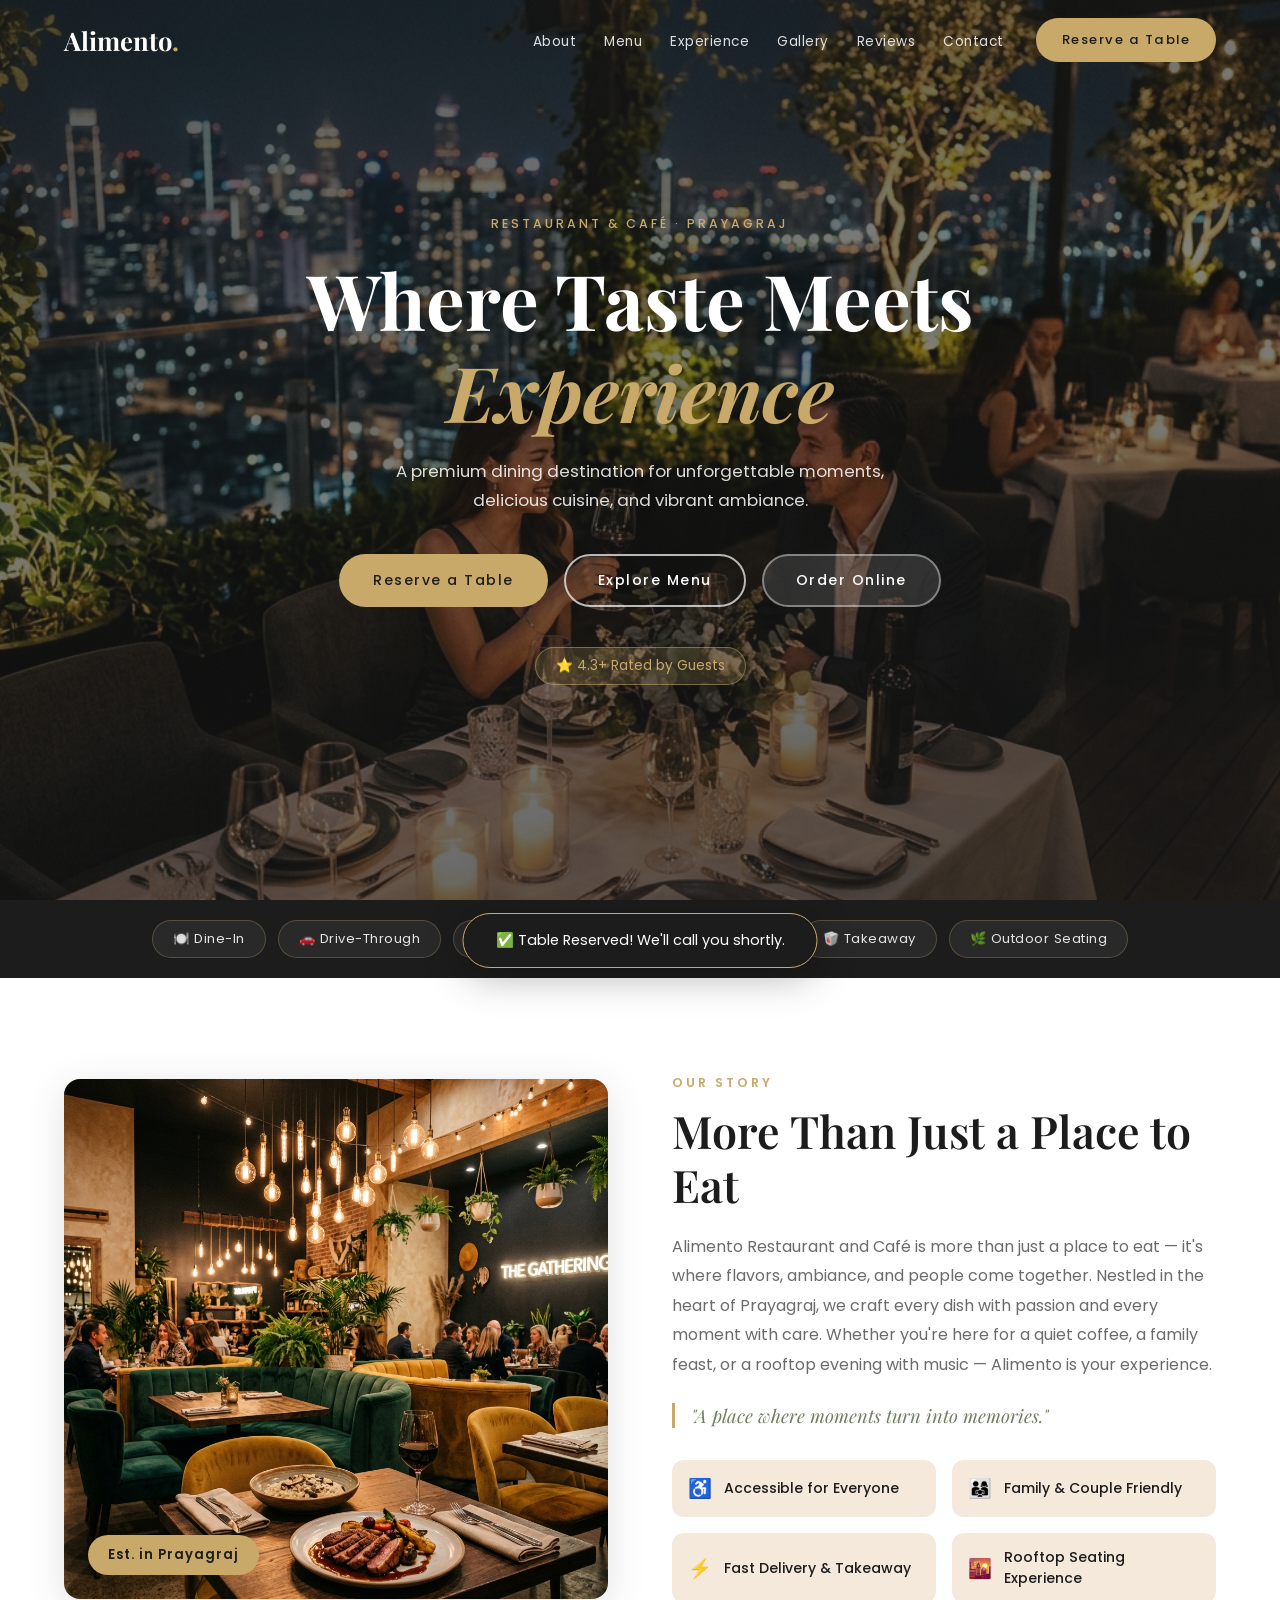
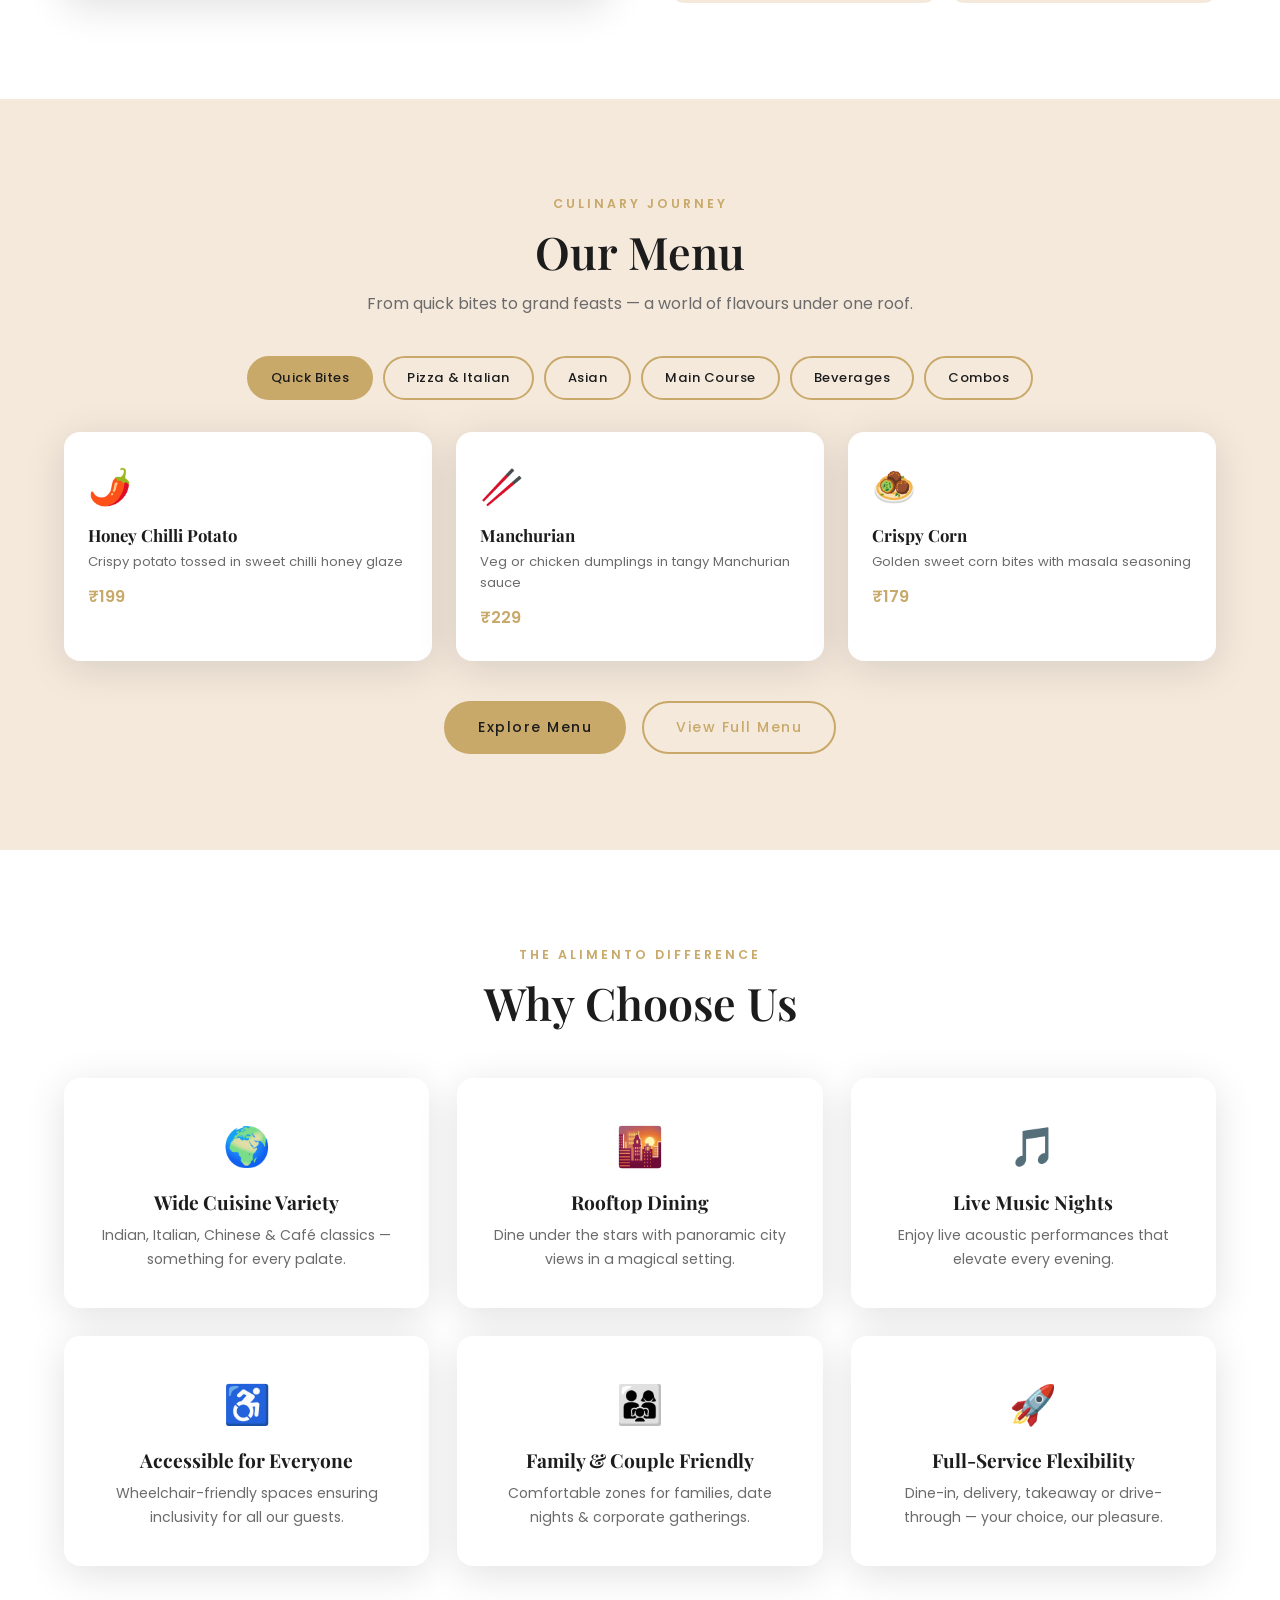
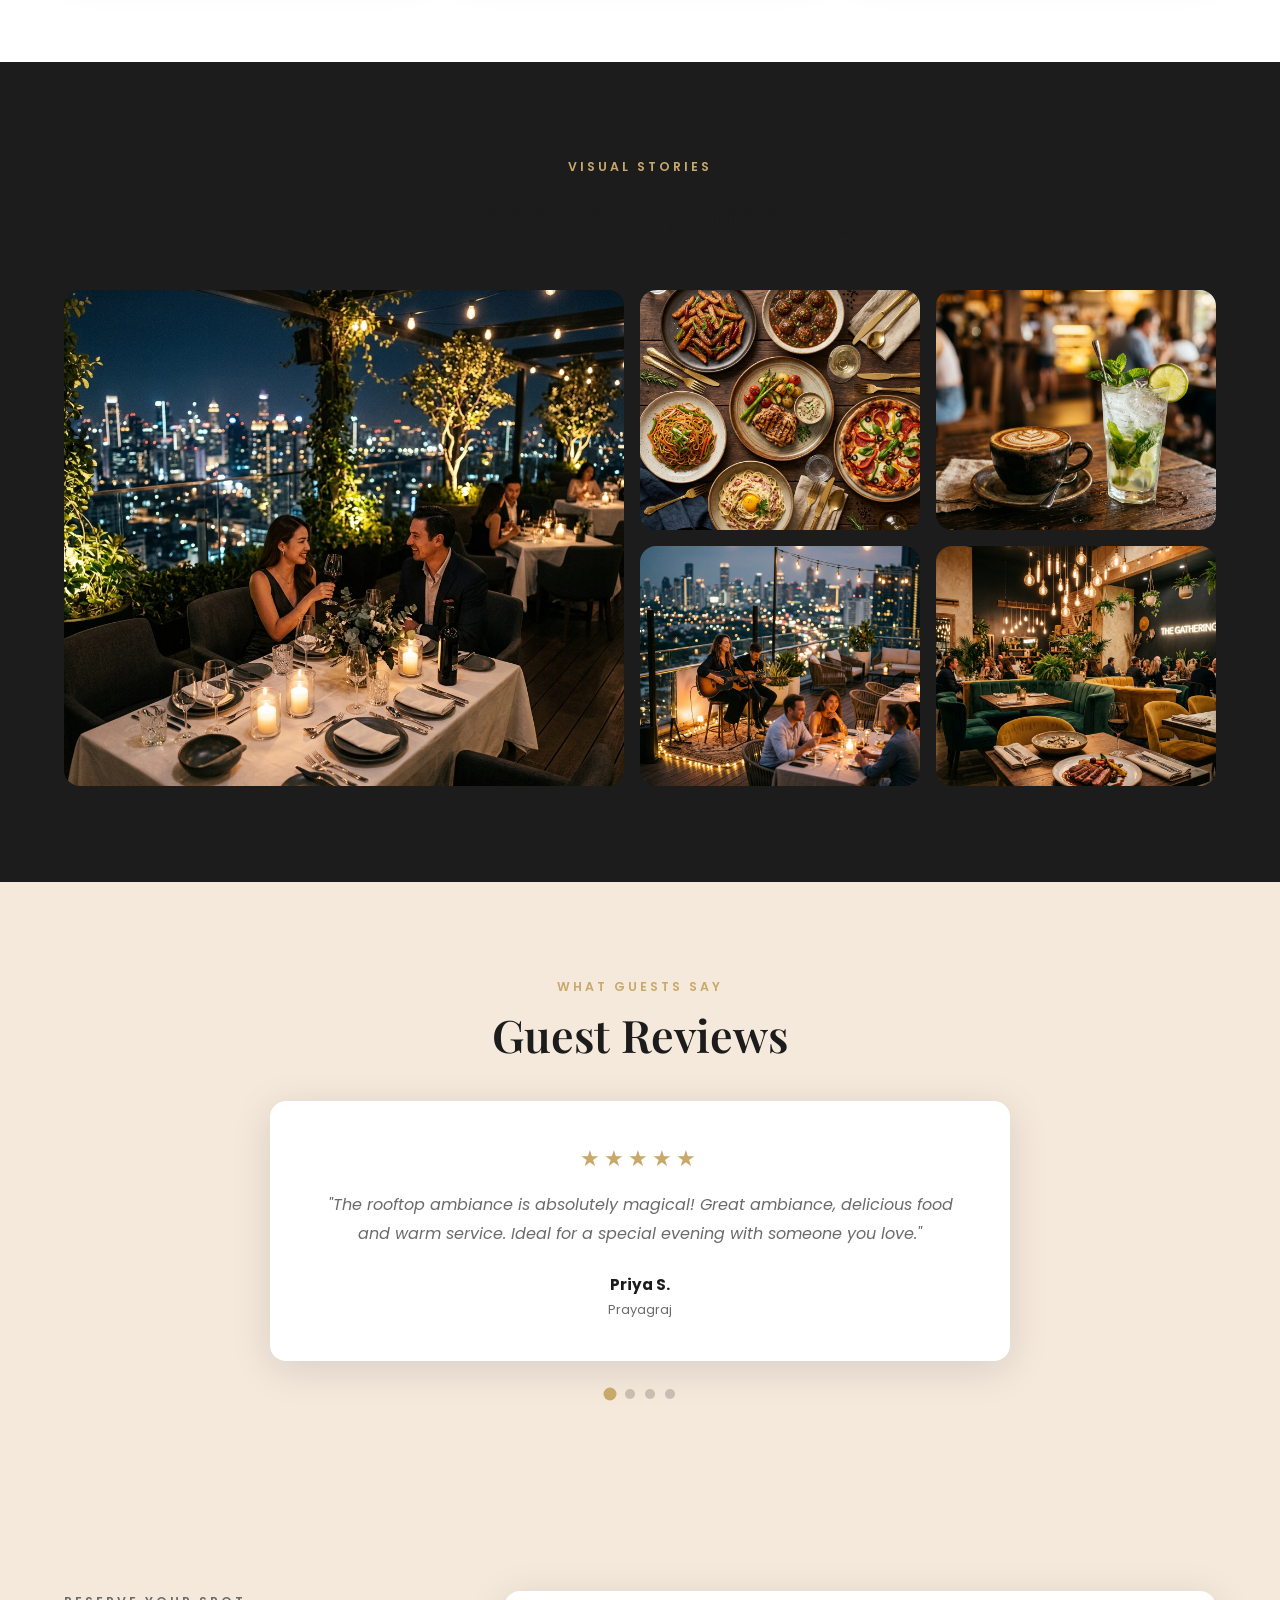
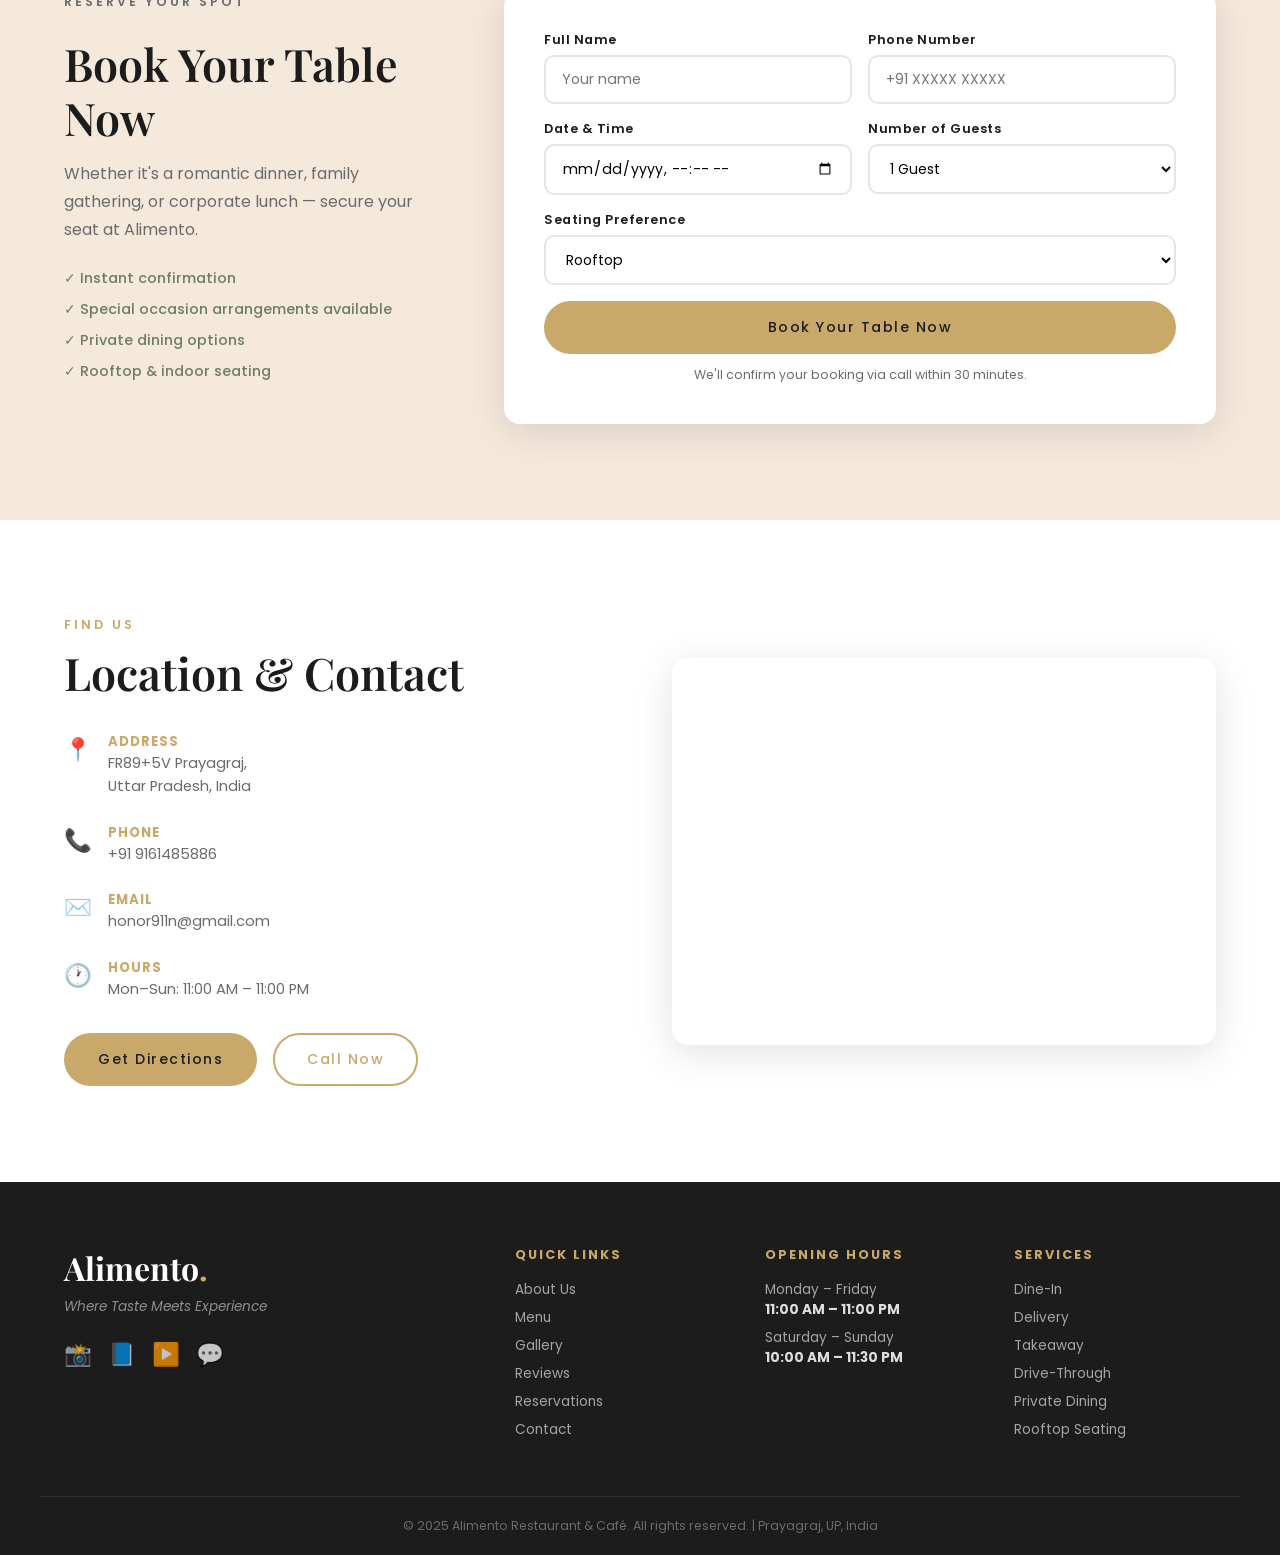
==== index.html @ 507da5bb "Initial commit: Alimento Restaurant & Cafe website" ====
<!DOCTYPE html>
<html lang="en">
<head>
<meta charset="UTF-8"/>
<meta name="viewport" content="width=device-width,initial-scale=1.0"/>
<title>Alimento Restaurant & Café | Where Taste Meets Experience</title>
<meta name="description" content="A premium dining destination in Prayagraj for unforgettable moments, delicious cuisine, and vibrant ambiance. Dine-in, delivery, rooftop seating & live music."/>
<link rel="preconnect" href="https://fonts.googleapis.com"/>
<link rel="preconnect" href="https://fonts.gstatic.com" crossorigin/>
<link href="https://fonts.googleapis.com/css2?family=Playfair+Display:ital,wght@0,400;0,600;0,700;1,400&family=Poppins:wght@300;400;500;600&display=swap" rel="stylesheet"/>
<link rel="stylesheet" href="style.css"/>
</head>
<body>

<!-- NAV -->
<nav id="navbar">
  <div class="nav-inner">
    <a href="#hero" class="logo">Alimento<span>.</span></a>
    <ul class="nav-links">
      <li><a href="#about">About</a></li>
      <li><a href="#menu">Menu</a></li>
      <li><a href="#why-us">Experience</a></li>
      <li><a href="#gallery">Gallery</a></li>
      <li><a href="#reviews">Reviews</a></li>
      <li><a href="#contact">Contact</a></li>
    </ul>
    <a href="#reserve" class="btn-nav">Reserve a Table</a>
    <button class="hamburger" id="hamburger" aria-label="Toggle menu">&#9776;</button>
  </div>
  <div class="mobile-menu" id="mobileMenu">
    <a href="#about">About</a>
    <a href="#menu">Menu</a>
    <a href="#why-us">Experience</a>
    <a href="#gallery">Gallery</a>
    <a href="#reviews">Reviews</a>
    <a href="#contact">Contact</a>
    <a href="#reserve" class="btn-gold">Reserve a Table</a>
  </div>
</nav>

<!-- HERO -->
<section id="hero">
  <div class="hero-overlay"></div>
  <img src="hero.png" alt="Alimento rooftop dining" class="hero-bg"/>
  <div class="hero-content">
    <p class="hero-eyebrow">Restaurant &amp; Café · Prayagraj</p>
    <h1>Where Taste Meets<br/><em>Experience</em></h1>
    <p class="hero-sub">A premium dining destination for unforgettable moments,<br/>delicious cuisine, and vibrant ambiance.</p>
    <div class="hero-ctas">
      <a href="#reserve" class="btn-primary" id="heroReserve">Reserve a Table</a>
      <a href="#menu" class="btn-secondary" id="heroMenu">Explore Menu</a>
      <a href="tel:+919161485886" class="btn-ghost" id="heroOrder">Order Online</a>
    </div>
    <div class="rating-badge">⭐ 4.3+ Rated by Guests</div>
  </div>
</section>

<!-- SERVICES BAR -->
<div class="services-bar" id="services">
  <div class="services-inner">
    <div class="service-badge">🍽️ Dine-In</div>
    <div class="service-badge">🚗 Drive-Through</div>
    <div class="service-badge">🛵 Delivery</div>
    <div class="service-badge">📦 No-Contact Delivery</div>
    <div class="service-badge">🥡 Takeaway</div>
    <div class="service-badge">🌿 Outdoor Seating</div>
  </div>
</div>

<!-- ABOUT -->
<section id="about">
  <div class="container two-col">
    <div class="about-img-wrap">
      <img src="about.png" alt="Alimento interior" class="about-img"/>
      <div class="about-pill">Est. in Prayagraj</div>
    </div>
    <div class="about-text">
      <p class="section-label">Our Story</p>
      <h2>More Than Just a Place to Eat</h2>
      <p class="story">Alimento Restaurant and Café is more than just a place to eat — it's where flavors, ambiance, and people come together. Nestled in the heart of Prayagraj, we craft every dish with passion and every moment with care. Whether you're here for a quiet coffee, a family feast, or a rooftop evening with music — Alimento is your experience.</p>
      <p class="tagline-pull">"A place where moments turn into memories."</p>
      <div class="about-highlights">
        <div class="hl-item"><span class="hl-icon">♿</span><span>Accessible for Everyone</span></div>
        <div class="hl-item"><span class="hl-icon">👨‍👩‍👧</span><span>Family &amp; Couple Friendly</span></div>
        <div class="hl-item"><span class="hl-icon">⚡</span><span>Fast Delivery &amp; Takeaway</span></div>
        <div class="hl-item"><span class="hl-icon">🌇</span><span>Rooftop Seating Experience</span></div>
      </div>
    </div>
  </div>
</section>

<!-- MENU -->
<section id="menu" class="bg-beige">
  <div class="container">
    <p class="section-label centered">Culinary Journey</p>
    <h2 class="centered">Our Menu</h2>
    <p class="section-sub centered">From quick bites to grand feasts — a world of flavours under one roof.</p>
    <div class="menu-tabs">
      <button class="tab active" data-cat="bites">Quick Bites</button>
      <button class="tab" data-cat="pizza">Pizza &amp; Italian</button>
      <button class="tab" data-cat="asian">Asian</button>
      <button class="tab" data-cat="main">Main Course</button>
      <button class="tab" data-cat="drinks">Beverages</button>
      <button class="tab" data-cat="combos">Combos</button>
    </div>
    <div class="menu-grid" id="menuGrid">
      <!-- injected by JS -->
    </div>
    <div class="menu-ctas centered">
      <a href="#reserve" class="btn-primary">Explore Menu</a>
      <a href="#reserve" class="btn-outline">View Full Menu</a>
    </div>
  </div>
</section>

<!-- WHY CHOOSE US -->
<section id="why-us">
  <div class="container">
    <p class="section-label centered">The Alimento Difference</p>
    <h2 class="centered">Why Choose Us</h2>
    <div class="why-grid">
      <div class="why-card"><div class="why-icon">🌍</div><h3>Wide Cuisine Variety</h3><p>Indian, Italian, Chinese &amp; Café classics — something for every palate.</p></div>
      <div class="why-card"><div class="why-icon">🌇</div><h3>Rooftop Dining</h3><p>Dine under the stars with panoramic city views in a magical setting.</p></div>
      <div class="why-card"><div class="why-icon">🎵</div><h3>Live Music Nights</h3><p>Enjoy live acoustic performances that elevate every evening.</p></div>
      <div class="why-card"><div class="why-icon">♿</div><h3>Accessible for Everyone</h3><p>Wheelchair-friendly spaces ensuring inclusivity for all our guests.</p></div>
      <div class="why-card"><div class="why-icon">👨‍👩‍👧</div><h3>Family &amp; Couple Friendly</h3><p>Comfortable zones for families, date nights &amp; corporate gatherings.</p></div>
      <div class="why-card"><div class="why-icon">🚀</div><h3>Full-Service Flexibility</h3><p>Dine-in, delivery, takeaway or drive-through — your choice, our pleasure.</p></div>
    </div>
  </div>
</section>

<!-- GALLERY -->
<section id="gallery" class="bg-dark">
  <div class="container">
    <p class="section-label centered light">Visual Stories</p>
    <h2 class="centered light">Experience Alimento</h2>
    <div class="gallery-grid">
      <div class="g-item g-large"><img src="hero.png" alt="Rooftop ambiance"/><div class="g-overlay">Rooftop Night Vibe</div></div>
      <div class="g-item"><img src="food.png" alt="Premium food platter"/><div class="g-overlay">Premium Platters</div></div>
      <div class="g-item"><img src="coffee.png" alt="Artisan coffee"/><div class="g-overlay">Artisan Beverages</div></div>
      <div class="g-item"><img src="music.png" alt="Live music"/><div class="g-overlay">Live Music Evenings</div></div>
      <div class="g-item"><img src="about.png" alt="Cozy interior"/><div class="g-overlay">Cozy Interior</div></div>
    </div>
  </div>
</section>

<!-- REVIEWS -->
<section id="reviews">
  <div class="container">
    <p class="section-label centered">What Guests Say</p>
    <h2 class="centered">Guest Reviews</h2>
    <div class="carousel-track" id="reviewTrack">
      <div class="review-card active">
        <div class="stars">★★★★★</div>
        <p>"The rooftop ambiance is absolutely magical! Great ambiance, delicious food and warm service. Ideal for a special evening with someone you love."</p>
        <div class="reviewer"><strong>Priya S.</strong><span>Prayagraj</span></div>
      </div>
      <div class="review-card">
        <div class="stars">★★★★★</div>
        <p>"Brought my whole family here and everyone loved it. The menu variety is incredible — Indian, Italian, Chinese all under one roof. Kids loved the pasta!"</p>
        <div class="reviewer"><strong>Rahul M.</strong><span>Lucknow</span></div>
      </div>
      <div class="review-card">
        <div class="stars">★★★★☆</div>
        <p>"Perfect hangout spot! Live music nights are a vibe. The honey chilli potato and cappuccino are an unbeatable combo. Coming back for sure."</p>
        <div class="reviewer"><strong>Ananya K.</strong><span>Prayagraj</span></div>
      </div>
      <div class="review-card">
        <div class="stars">★★★★★</div>
        <p>"Hosted our team lunch here. Private dining area, great food, excellent service. The grilled chicken steak was restaurant-quality. Highly recommended!"</p>
        <div class="reviewer"><strong>Sanjay T.</strong><span>Corporate Client</span></div>
      </div>
    </div>
    <div class="carousel-dots" id="carouselDots"></div>
  </div>
</section>

<!-- RESERVATION -->
<section id="reserve" class="bg-beige">
  <div class="container two-col reserve-wrap">
    <div class="reserve-text">
      <p class="section-label">Reserve Your Spot</p>
      <h2>Book Your Table Now</h2>
      <p>Whether it's a romantic dinner, family gathering, or corporate lunch — secure your seat at Alimento.</p>
      <ul class="reserve-perks">
        <li>✓ Instant confirmation</li>
        <li>✓ Special occasion arrangements available</li>
        <li>✓ Private dining options</li>
        <li>✓ Rooftop &amp; indoor seating</li>
      </ul>
    </div>
    <form class="reserve-form" id="reserveForm">
      <div class="form-row">
        <div class="form-group">
          <label for="fname">Full Name</label>
          <input type="text" id="fname" name="name" placeholder="Your name" required/>
        </div>
        <div class="form-group">
          <label for="fphone">Phone Number</label>
          <input type="tel" id="fphone" name="phone" placeholder="+91 XXXXX XXXXX" required/>
        </div>
      </div>
      <div class="form-row">
        <div class="form-group">
          <label for="fdate">Date &amp; Time</label>
          <input type="datetime-local" id="fdate" name="datetime" required/>
        </div>
        <div class="form-group">
          <label for="fguests">Number of Guests</label>
          <select id="fguests" name="guests">
            <option>1 Guest</option>
            <option>2 Guests</option>
            <option>3-4 Guests</option>
            <option>5-8 Guests</option>
            <option>9+ Guests</option>
          </select>
        </div>
      </div>
      <div class="form-group">
        <label for="fseating">Seating Preference</label>
        <select id="fseating" name="seating">
          <option>Rooftop</option>
          <option>Indoor</option>
          <option>Private Dining</option>
          <option>Outdoor</option>
        </select>
      </div>
      <button type="submit" class="btn-primary full" id="submitReserve">Book Your Table Now</button>
      <p class="form-note">We'll confirm your booking via call within 30 minutes.</p>
    </form>
  </div>
</section>

<!-- CONTACT & MAP -->
<section id="contact">
  <div class="container two-col">
    <div class="contact-info">
      <p class="section-label">Find Us</p>
      <h2>Location &amp; Contact</h2>
      <div class="contact-items">
        <div class="c-item">
          <span class="c-icon">📍</span>
          <div><strong>Address</strong><p>FR89+5V Prayagraj,<br/>Uttar Pradesh, India</p></div>
        </div>
        <div class="c-item">
          <span class="c-icon">📞</span>
          <div><strong>Phone</strong><p><a href="tel:+919161485886">+91 9161485886</a></p></div>
        </div>
        <div class="c-item">
          <span class="c-icon">✉️</span>
          <div><strong>Email</strong><p><a href="mailto:honor911n@gmail.com">honor911n@gmail.com</a></p></div>
        </div>
        <div class="c-item">
          <span class="c-icon">🕐</span>
          <div><strong>Hours</strong><p>Mon–Sun: 11:00 AM – 11:00 PM</p></div>
        </div>
      </div>
      <div class="contact-ctas">
        <a href="https://maps.google.com/?q=FR89+5V+Prayagraj+Uttar+Pradesh+India" target="_blank" rel="noopener" class="btn-primary" id="getDirections">Get Directions</a>
        <a href="tel:+919161485886" class="btn-outline" id="callNow">Call Now</a>
      </div>
    </div>
    <div class="map-wrap">
      <iframe title="Alimento Location Map" src="https://maps.google.com/maps?q=Prayagraj,Uttar+Pradesh,India&output=embed" width="100%" height="380" style="border:0;border-radius:16px;" allowfullscreen loading="lazy" referrerpolicy="no-referrer-when-downgrade"></iframe>
    </div>
  </div>
</section>

<!-- FOOTER -->
<footer id="footer">
  <div class="footer-inner">
    <div class="footer-brand">
      <p class="footer-logo">Alimento<span>.</span></p>
      <p class="footer-tagline">Where Taste Meets Experience</p>
      <div class="social-icons">
        <a href="#" aria-label="Instagram" id="igLink">📸</a>
        <a href="#" aria-label="Facebook" id="fbLink">📘</a>
        <a href="#" aria-label="YouTube" id="ytLink">▶️</a>
        <a href="https://wa.me/919161485886" aria-label="WhatsApp" id="waLink">💬</a>
      </div>
    </div>
    <div class="footer-col">
      <h4>Quick Links</h4>
      <a href="#about">About Us</a>
      <a href="#menu">Menu</a>
      <a href="#gallery">Gallery</a>
      <a href="#reviews">Reviews</a>
      <a href="#reserve">Reservations</a>
      <a href="#contact">Contact</a>
    </div>
    <div class="footer-col">
      <h4>Opening Hours</h4>
      <p>Monday – Friday<br/><strong>11:00 AM – 11:00 PM</strong></p>
      <p>Saturday – Sunday<br/><strong>10:00 AM – 11:30 PM</strong></p>
    </div>
    <div class="footer-col">
      <h4>Services</h4>
      <p>Dine-In</p><p>Delivery</p><p>Takeaway</p><p>Drive-Through</p><p>Private Dining</p><p>Rooftop Seating</p>
    </div>
  </div>
  <div class="footer-bottom">
    <p>© 2025 Alimento Restaurant &amp; Café. All rights reserved. | Prayagraj, UP, India</p>
  </div>
</footer>

<!-- Booking success toast -->
<div class="toast" id="toast">✅ Table Reserved! We'll call you shortly.</div>

<script src="script.js"></script>
</body>
</html>
---- style.css ----
/* ==========================================
   ALIMENTO RESTAURANT & CAFÉ — style.css
   ========================================== */

:root {
  --charcoal: #1C1C1C;
  --beige: #F5E9DC;
  --gold: #C8A96A;
  --olive: #6F7D60;
  --white: #FFFFFF;
  --gold-dark: #a8893c;
  --text-muted: #6b6b6b;
  --shadow: 0 8px 40px rgba(0,0,0,0.12);
  --shadow-hover: 0 16px 60px rgba(0,0,0,0.2);
  --radius: 16px;
  --transition: 0.3s cubic-bezier(0.4, 0, 0.2, 1);
}

*, *::before, *::after { box-sizing: border-box; margin: 0; padding: 0; }

html { scroll-behavior: smooth; }

body {
  font-family: 'Poppins', sans-serif;
  color: var(--charcoal);
  background: var(--white);
  overflow-x: hidden;
}

h1, h2, h3 { font-family: 'Playfair Display', serif; line-height: 1.2; }
h1 { font-size: clamp(2.4rem, 6vw, 5rem); font-weight: 700; }
h2 { font-size: clamp(1.8rem, 3.5vw, 2.8rem); font-weight: 600; }
h3 { font-size: 1.2rem; }

a { text-decoration: none; color: inherit; }
img { max-width: 100%; display: block; }

.container { max-width: 1200px; margin: 0 auto; padding: 0 24px; }
.two-col { display: grid; grid-template-columns: 1fr 1fr; gap: 64px; align-items: center; }
.centered { text-align: center; }
section { padding: 96px 0; }

/* LABELS */
.section-label {
  font-family: 'Poppins', sans-serif;
  font-size: 0.78rem;
  font-weight: 600;
  letter-spacing: 3px;
  text-transform: uppercase;
  color: var(--gold);
  margin-bottom: 12px;
  display: block;
}
.section-label.light { color: var(--gold); }
.section-sub { color: var(--text-muted); margin-top: 12px; font-size: 1rem; }

/* BUTTONS */
.btn-primary, .btn-secondary, .btn-ghost, .btn-outline, .btn-nav, .btn-gold {
  display: inline-block;
  padding: 14px 32px;
  border-radius: 50px;
  font-family: 'Poppins', sans-serif;
  font-weight: 500;
  font-size: 0.88rem;
  letter-spacing: 1.5px;
  transition: var(--transition);
  cursor: pointer;
  border: 2px solid transparent;
}
.btn-primary {
  background: var(--gold);
  color: var(--charcoal);
}
.btn-primary:hover { background: var(--gold-dark); transform: translateY(-2px); box-shadow: 0 8px 30px rgba(200,169,106,0.4); }
.btn-secondary {
  background: transparent;
  color: var(--white);
  border-color: rgba(255,255,255,0.7);
  backdrop-filter: blur(6px);
}
.btn-secondary:hover { background: rgba(255,255,255,0.15); transform: translateY(-2px); }
.btn-ghost {
  background: rgba(255,255,255,0.12);
  color: var(--white);
  border-color: rgba(255,255,255,0.4);
  backdrop-filter: blur(6px);
}
.btn-ghost:hover { background: rgba(255,255,255,0.25); transform: translateY(-2px); }
.btn-outline {
  background: transparent;
  color: var(--gold);
  border-color: var(--gold);
}
.btn-outline:hover { background: var(--gold); color: var(--charcoal); transform: translateY(-2px); }
.btn-nav {
  background: var(--gold);
  color: var(--charcoal);
  padding: 10px 24px;
  font-size: 0.82rem;
}
.btn-nav:hover { background: var(--gold-dark); }
.full { width: 100%; text-align: center; }

/* BACKGROUNDS */
.bg-beige { background: var(--beige); }
.bg-dark { background: var(--charcoal); }

/* ==================== NAVBAR ==================== */
#navbar {
  position: fixed; top: 0; left: 0; right: 0; z-index: 999;
  background: transparent;
  transition: background 0.4s, box-shadow 0.4s;
}
#navbar.scrolled {
  background: rgba(28,28,28,0.97);
  box-shadow: 0 4px 30px rgba(0,0,0,0.3);
  backdrop-filter: blur(12px);
}
.nav-inner {
  max-width: 1200px; margin: 0 auto; padding: 18px 24px;
  display: flex; align-items: center; gap: 32px;
}
.logo {
  font-family: 'Playfair Display', serif;
  font-size: 1.6rem; font-weight: 700;
  color: var(--white); flex-shrink: 0;
}
.logo span { color: var(--gold); }
.nav-links {
  display: flex; gap: 28px; list-style: none; margin-left: auto;
}
.nav-links a {
  color: rgba(255,255,255,0.85); font-size: 0.85rem;
  font-weight: 400; transition: color 0.2s; letter-spacing: 0.5px;
}
.nav-links a:hover { color: var(--gold); }
.hamburger { display: none; background: none; border: none; font-size: 1.5rem; color: var(--white); cursor: pointer; margin-left: auto; }

.mobile-menu {
  display: none; flex-direction: column;
  background: rgba(28,28,28,0.98); padding: 20px 24px;
  gap: 16px;
}
.mobile-menu a { color: var(--white); font-size: 1rem; padding: 8px 0; border-bottom: 1px solid rgba(255,255,255,0.08); }
.mobile-menu.open { display: flex; }

/* ==================== HERO ==================== */
#hero {
  position: relative; height: 100vh; min-height: 640px;
  display: flex; align-items: center; justify-content: center;
  overflow: hidden;
}
.hero-bg {
  position: absolute; inset: 0;
  width: 100%; height: 100%;
  object-fit: cover; object-position: center;
  transform: scale(1.05);
  transition: transform 8s ease;
}
#hero:hover .hero-bg { transform: scale(1); }
.hero-overlay {
  position: absolute; inset: 0;
  background: linear-gradient(160deg, rgba(28,28,28,0.75) 0%, rgba(28,28,28,0.55) 50%, rgba(28,28,28,0.75) 100%);
  z-index: 1;
}
.hero-content {
  position: relative; z-index: 2;
  text-align: center; color: var(--white);
  padding: 0 20px; max-width: 820px;
  animation: heroFade 1.2s ease both;
}
@keyframes heroFade { from { opacity:0; transform: translateY(30px); } to { opacity:1; transform: translateY(0); } }

.hero-eyebrow {
  font-size: 0.78rem; letter-spacing: 3px; text-transform: uppercase;
  color: var(--gold); margin-bottom: 20px; font-weight: 500;
}
.hero-content h1 { margin-bottom: 20px; text-shadow: 0 2px 30px rgba(0,0,0,0.4); }
.hero-content h1 em { color: var(--gold); font-style: italic; }
.hero-sub { font-size: 1.05rem; color: rgba(255,255,255,0.85); margin-bottom: 40px; line-height: 1.7; }
.hero-ctas { display: flex; gap: 16px; flex-wrap: wrap; justify-content: center; margin-bottom: 40px; }
.rating-badge {
  display: inline-block;
  background: rgba(200,169,106,0.18);
  border: 1px solid rgba(200,169,106,0.5);
  color: var(--gold); font-size: 0.85rem;
  padding: 8px 20px; border-radius: 50px;
  backdrop-filter: blur(6px);
  animation: pulse 3s infinite;
}
@keyframes pulse { 0%,100%{box-shadow:0 0 0 0 rgba(200,169,106,0.4)} 50%{box-shadow:0 0 0 10px rgba(200,169,106,0)} }

/* ==================== SERVICES BAR ==================== */
.services-bar {
  background: var(--charcoal);
  padding: 20px 24px;
  overflow: hidden;
}
.services-inner {
  max-width: 1200px; margin: 0 auto;
  display: flex; gap: 12px; flex-wrap: wrap; justify-content: center;
}
.service-badge {
  background: rgba(255,255,255,0.06);
  border: 1px solid rgba(200,169,106,0.3);
  color: rgba(255,255,255,0.88);
  padding: 8px 20px; border-radius: 50px;
  font-size: 0.82rem; letter-spacing: 0.5px;
  transition: var(--transition);
}
.service-badge:hover { background: var(--gold); color: var(--charcoal); border-color: var(--gold); }

/* ==================== ABOUT ==================== */
#about { background: var(--white); }
.about-img-wrap { position: relative; }
.about-img { width: 100%; height: 520px; object-fit: cover; border-radius: var(--radius); box-shadow: var(--shadow); }
.about-pill {
  position: absolute; bottom: 24px; left: 24px;
  background: var(--gold); color: var(--charcoal);
  padding: 10px 20px; border-radius: 50px;
  font-size: 0.82rem; font-weight: 600; letter-spacing: 1px;
}
.about-text h2 { margin-bottom: 20px; }
.story { color: var(--text-muted); line-height: 1.85; margin-bottom: 24px; }
.tagline-pull {
  font-family: 'Playfair Display', serif;
  font-style: italic; font-size: 1.15rem;
  color: var(--olive); border-left: 3px solid var(--gold);
  padding-left: 16px; margin-bottom: 32px;
}
.about-highlights { display: grid; grid-template-columns: 1fr 1fr; gap: 16px; }
.hl-item {
  display: flex; align-items: center; gap: 12px;
  background: var(--beige); padding: 14px 16px;
  border-radius: 12px; font-size: 0.88rem; font-weight: 500;
  transition: var(--transition);
}
.hl-item:hover { background: var(--gold); transform: translateY(-2px); }
.hl-icon { font-size: 1.2rem; }

/* ==================== MENU ==================== */
.menu-tabs {
  display: flex; gap: 10px; flex-wrap: wrap;
  justify-content: center; margin: 40px 0 32px;
}
.tab {
  padding: 10px 22px; border-radius: 50px;
  border: 2px solid var(--gold); background: transparent;
  color: var(--charcoal); font-family: 'Poppins', sans-serif;
  font-size: 0.82rem; font-weight: 500; letter-spacing: 0.5px;
  cursor: pointer; transition: var(--transition);
}
.tab:hover, .tab.active { background: var(--gold); color: var(--charcoal); }

.menu-grid {
  display: grid; grid-template-columns: repeat(3, 1fr);
  gap: 24px; margin-bottom: 40px;
}
.menu-card {
  background: var(--white); border-radius: var(--radius);
  padding: 28px 24px; box-shadow: var(--shadow);
  transition: var(--transition);
  border-bottom: 3px solid transparent;
  animation: cardIn 0.4s ease both;
}
@keyframes cardIn { from{opacity:0;transform:translateY(20px)} to{opacity:1;transform:translateY(0)} }
.menu-card:hover { transform: translateY(-6px); box-shadow: var(--shadow-hover); border-bottom-color: var(--gold); }
.menu-card-icon { font-size: 2.2rem; margin-bottom: 12px; }
.menu-card h3 { font-size: 1.05rem; margin-bottom: 6px; }
.menu-card p { font-size: 0.82rem; color: var(--text-muted); line-height: 1.6; }
.menu-price { font-weight: 600; color: var(--gold); font-size: 1rem; margin-top: 12px; }
.menu-ctas { display: flex; gap: 16px; justify-content: center; }

/* ==================== WHY US ==================== */
.why-grid {
  display: grid; grid-template-columns: repeat(3, 1fr);
  gap: 28px; margin-top: 48px;
}
.why-card {
  padding: 36px 28px; border-radius: var(--radius);
  background: var(--white); box-shadow: var(--shadow);
  text-align: center; transition: var(--transition);
  border-top: 4px solid transparent;
}
.why-card:hover { transform: translateY(-8px); box-shadow: var(--shadow-hover); border-top-color: var(--gold); }
.why-icon { font-size: 2.4rem; margin-bottom: 16px; }
.why-card h3 { margin-bottom: 10px; }
.why-card p { color: var(--text-muted); font-size: 0.88rem; line-height: 1.7; }

/* ==================== GALLERY ==================== */
#gallery { padding: 96px 0; }
.gallery-grid {
  display: grid;
  grid-template-columns: 2fr 1fr 1fr;
  grid-template-rows: 240px 240px;
  gap: 16px; margin-top: 48px;
}
.g-item { position: relative; overflow: hidden; border-radius: var(--radius); cursor: pointer; }
.g-large { grid-row: 1 / 3; }
.g-item img { width: 100%; height: 100%; object-fit: cover; transition: transform 0.6s ease; }
.g-item:hover img { transform: scale(1.08); }
.g-overlay {
  position: absolute; inset: 0;
  background: linear-gradient(to top, rgba(28,28,28,0.85) 0%, transparent 60%);
  display: flex; align-items: flex-end;
  padding: 20px; color: var(--white);
  font-family: 'Playfair Display', serif; font-size: 1rem;
  opacity: 0; transition: opacity 0.3s;
}
.g-item:hover .g-overlay { opacity: 1; }

/* ==================== REVIEWS ==================== */
#reviews { background: var(--beige); }
.carousel-track { position: relative; min-height: 220px; }
.review-card {
  background: var(--white); border-radius: var(--radius);
  padding: 40px; box-shadow: var(--shadow);
  max-width: 740px; margin: 40px auto 0;
  display: none; animation: cardIn 0.5s ease;
  text-align: center;
}
.review-card.active { display: block; }
.stars { font-size: 1.4rem; color: var(--gold); margin-bottom: 16px; letter-spacing: 4px; }
.review-card p { color: var(--text-muted); line-height: 1.8; font-size: 1rem; font-style: italic; margin-bottom: 24px; }
.reviewer strong { display: block; font-size: 0.95rem; color: var(--charcoal); }
.reviewer span { font-size: 0.8rem; color: var(--text-muted); }
.carousel-dots { display: flex; gap: 10px; justify-content: center; margin-top: 28px; }
.dot {
  width: 10px; height: 10px; border-radius: 50%;
  background: rgba(28,28,28,0.2); cursor: pointer; transition: var(--transition);
}
.dot.active { background: var(--gold); transform: scale(1.3); }

/* ==================== RESERVATION ==================== */
#reserve { padding: 96px 0; }
.reserve-wrap { gap: 64px; align-items: flex-start; }
.reserve-text h2 { margin-bottom: 16px; }
.reserve-text p { color: var(--text-muted); line-height: 1.75; margin-bottom: 24px; }
.reserve-perks { list-style: none; display: flex; flex-direction: column; gap: 10px; }
.reserve-perks li { font-size: 0.9rem; color: var(--olive); font-weight: 500; }
.reserve-form {
  background: var(--white); padding: 40px;
  border-radius: var(--radius); box-shadow: var(--shadow);
}
.form-row { display: grid; grid-template-columns: 1fr 1fr; gap: 16px; }
.form-group { display: flex; flex-direction: column; gap: 6px; margin-bottom: 16px; }
.form-group label { font-size: 0.8rem; font-weight: 600; letter-spacing: 0.5px; color: var(--charcoal); }
.form-group input, .form-group select {
  padding: 12px 16px; border: 2px solid #e5e5e5;
  border-radius: 10px; font-family: 'Poppins', sans-serif;
  font-size: 0.88rem; transition: border-color 0.2s; background: var(--white);
}
.form-group input:focus, .form-group select:focus {
  outline: none; border-color: var(--gold);
}
.form-note { font-size: 0.78rem; color: var(--text-muted); text-align: center; margin-top: 12px; }

/* ==================== CONTACT ==================== */
#contact { background: var(--white); }
.contact-items { display: flex; flex-direction: column; gap: 24px; margin: 32px 0; }
.c-item { display: flex; gap: 16px; align-items: flex-start; }
.c-icon { font-size: 1.4rem; flex-shrink: 0; }
.c-item strong { font-size: 0.82rem; text-transform: uppercase; letter-spacing: 1px; color: var(--gold); display: block; }
.c-item p, .c-item a { color: var(--text-muted); font-size: 0.92rem; line-height: 1.6; }
.c-item a:hover { color: var(--gold); }
.contact-ctas { display: flex; gap: 16px; flex-wrap: wrap; }
.map-wrap { border-radius: var(--radius); overflow: hidden; box-shadow: var(--shadow); }

/* ==================== FOOTER ==================== */
#footer { background: var(--charcoal); color: rgba(255,255,255,0.75); }
.footer-inner {
  max-width: 1200px; margin: 0 auto; padding: 64px 24px 48px;
  display: grid; grid-template-columns: 2fr 1fr 1fr 1fr; gap: 48px;
}
.footer-logo { font-family: 'Playfair Display', serif; font-size: 2rem; color: var(--white); font-weight: 700; }
.footer-logo span { color: var(--gold); }
.footer-tagline { font-size: 0.85rem; color: rgba(255,255,255,0.5); margin: 8px 0 20px; font-style: italic; }
.social-icons { display: flex; gap: 16px; }
.social-icons a { font-size: 1.4rem; transition: transform 0.2s; }
.social-icons a:hover { transform: scale(1.2); }
.footer-col h4 { font-size: 0.8rem; text-transform: uppercase; letter-spacing: 2px; color: var(--gold); margin-bottom: 16px; }
.footer-col a, .footer-col p { display: block; font-size: 0.85rem; color: rgba(255,255,255,0.6); margin-bottom: 8px; }
.footer-col a:hover { color: var(--gold); }
.footer-col strong { color: rgba(255,255,255,0.85); }
.footer-bottom {
  border-top: 1px solid rgba(255,255,255,0.08);
  padding: 20px 24px; text-align: center;
  font-size: 0.78rem; color: rgba(255,255,255,0.35);
  max-width: 1200px; margin: 0 auto;
}

/* ==================== TOAST ==================== */
.toast {
  position: fixed; bottom: 32px; left: 50%; transform: translateX(-50%) translateY(100px);
  background: var(--charcoal); color: var(--white);
  padding: 16px 32px; border-radius: 50px;
  box-shadow: 0 8px 40px rgba(0,0,0,0.3);
  font-size: 0.9rem; z-index: 9999;
  transition: transform 0.4s cubic-bezier(0.4,0,0.2,1);
  border: 1px solid var(--gold);
}
.toast.show { transform: translateX(-50%) translateY(0); }

/* ==================== RESPONSIVE ==================== */
@media (max-width: 1024px) {
  .menu-grid { grid-template-columns: repeat(2, 1fr); }
  .why-grid { grid-template-columns: repeat(2, 1fr); }
  .footer-inner { grid-template-columns: 1fr 1fr; }
}
@media (max-width: 768px) {
  .nav-links, .btn-nav { display: none; }
  .hamburger { display: block; }
  .two-col { grid-template-columns: 1fr; gap: 40px; }
  .about-img { height: 320px; }
  .menu-grid { grid-template-columns: 1fr; }
  .why-grid { grid-template-columns: 1fr; }
  .gallery-grid { grid-template-columns: 1fr 1fr; grid-template-rows: auto; }
  .g-large { grid-row: auto; }
  .hero-ctas { flex-direction: column; align-items: center; }
  .form-row { grid-template-columns: 1fr; }
  .reserve-wrap { grid-template-columns: 1fr; }
  .footer-inner { grid-template-columns: 1fr; gap: 32px; }
  .contact-ctas { flex-direction: column; }
  section { padding: 64px 0; }
  .about-highlights { grid-template-columns: 1fr; }
}
@media (max-width: 480px) {
  .gallery-grid { grid-template-columns: 1fr; }
  .menu-tabs { gap: 8px; }
  .tab { padding: 8px 16px; font-size: 0.78rem; }
  .reserve-form { padding: 24px 20px; }
}
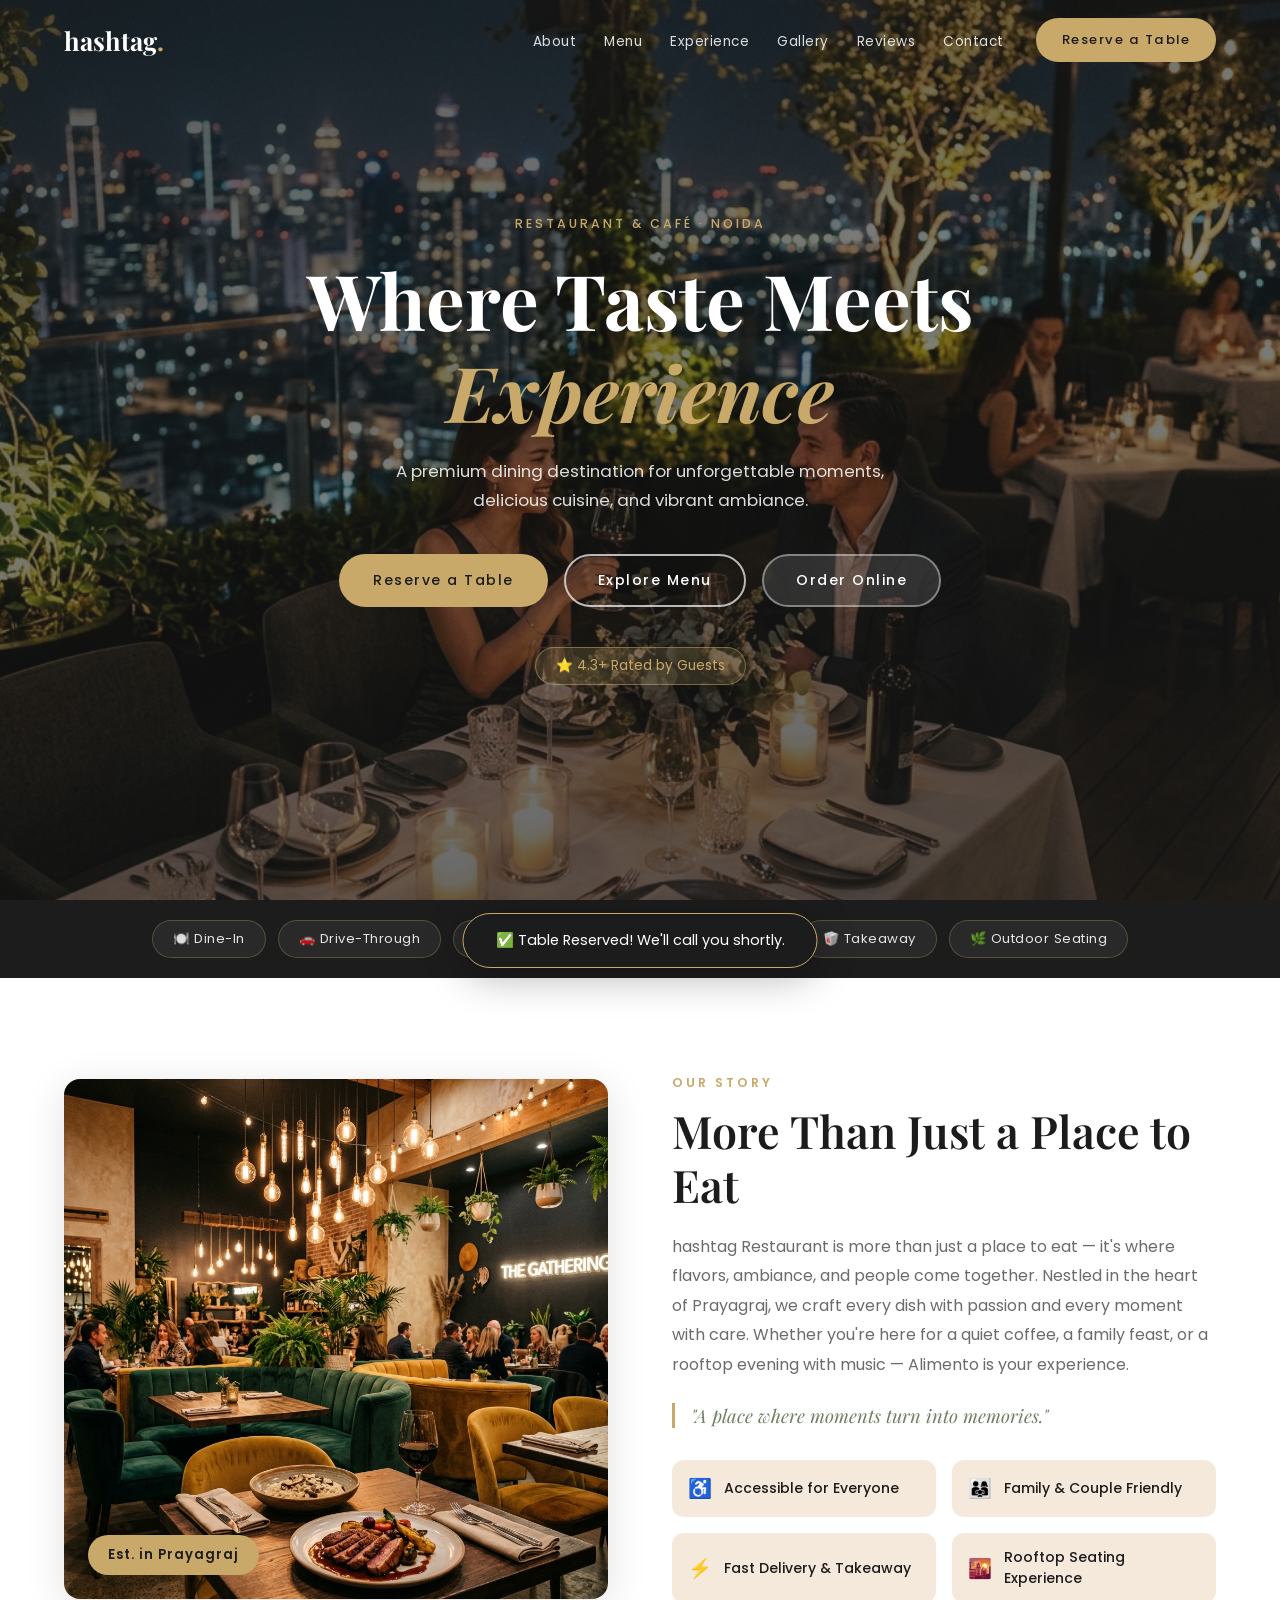
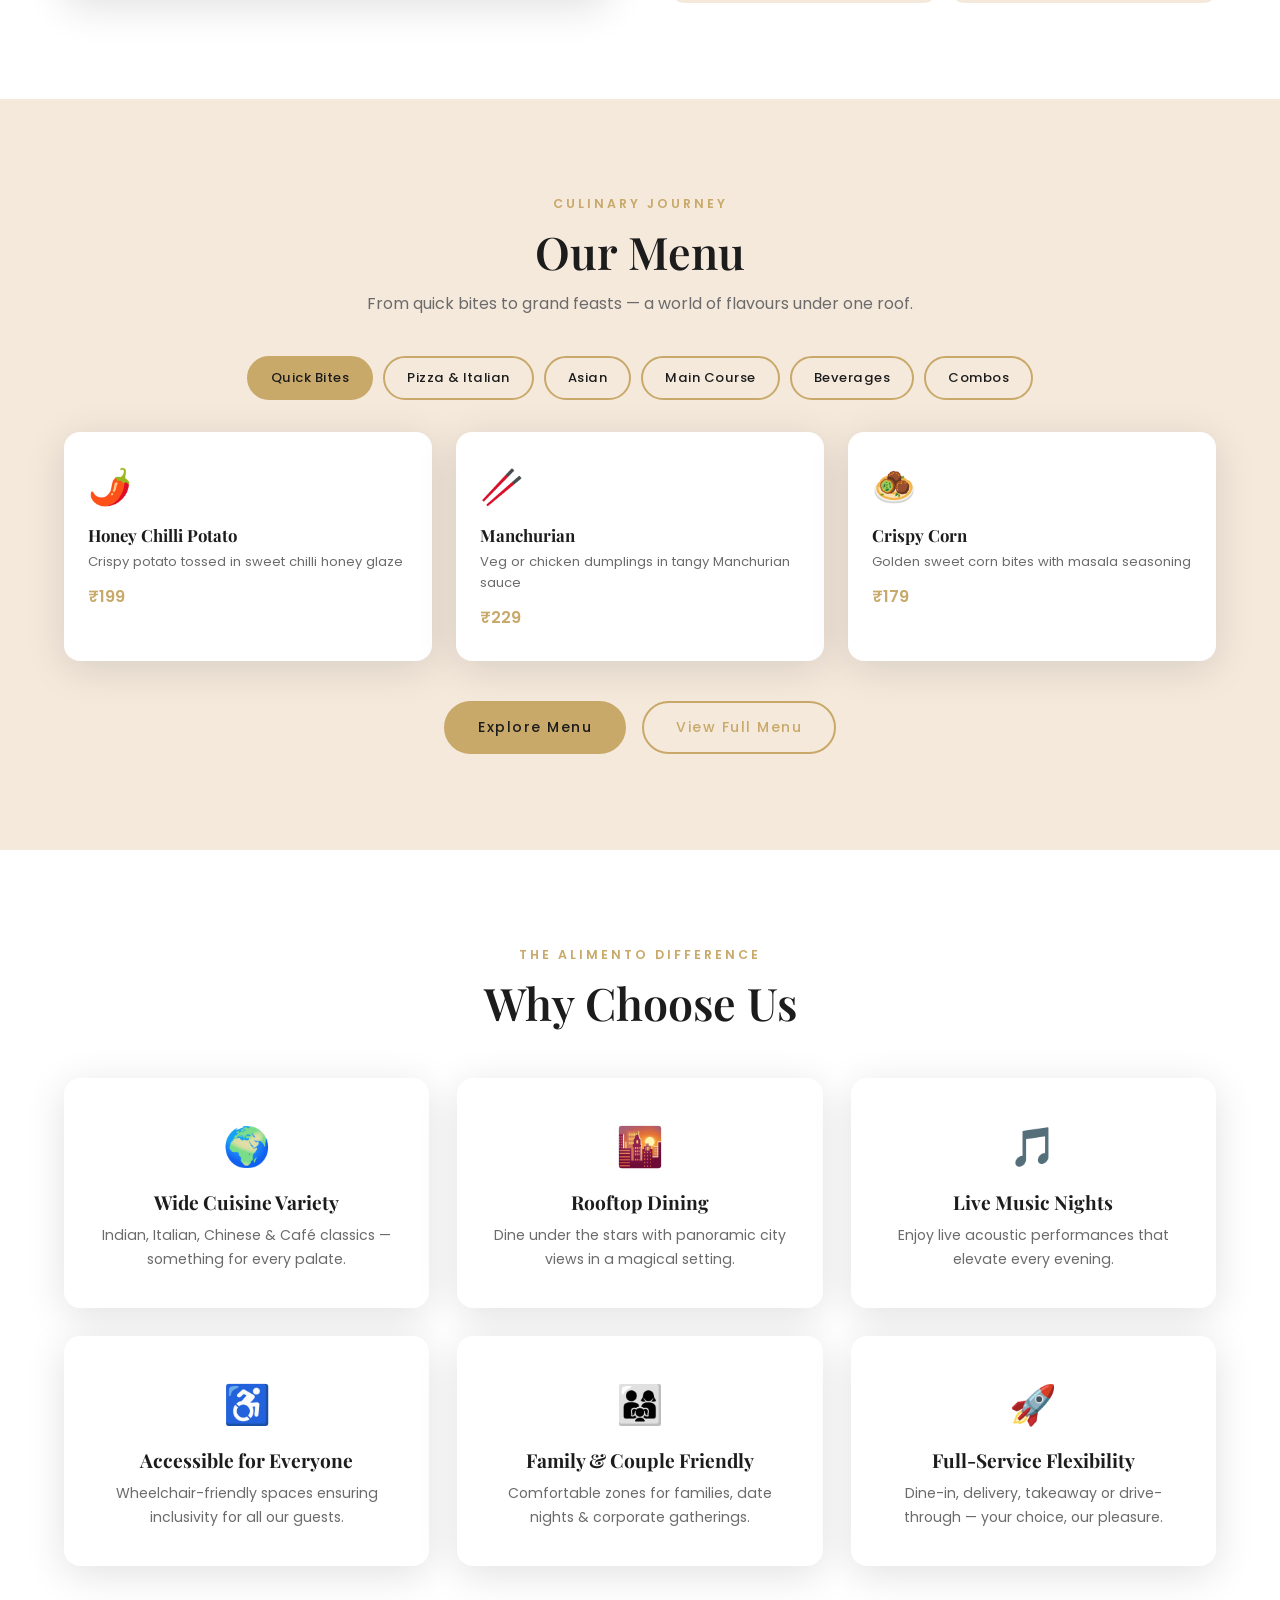
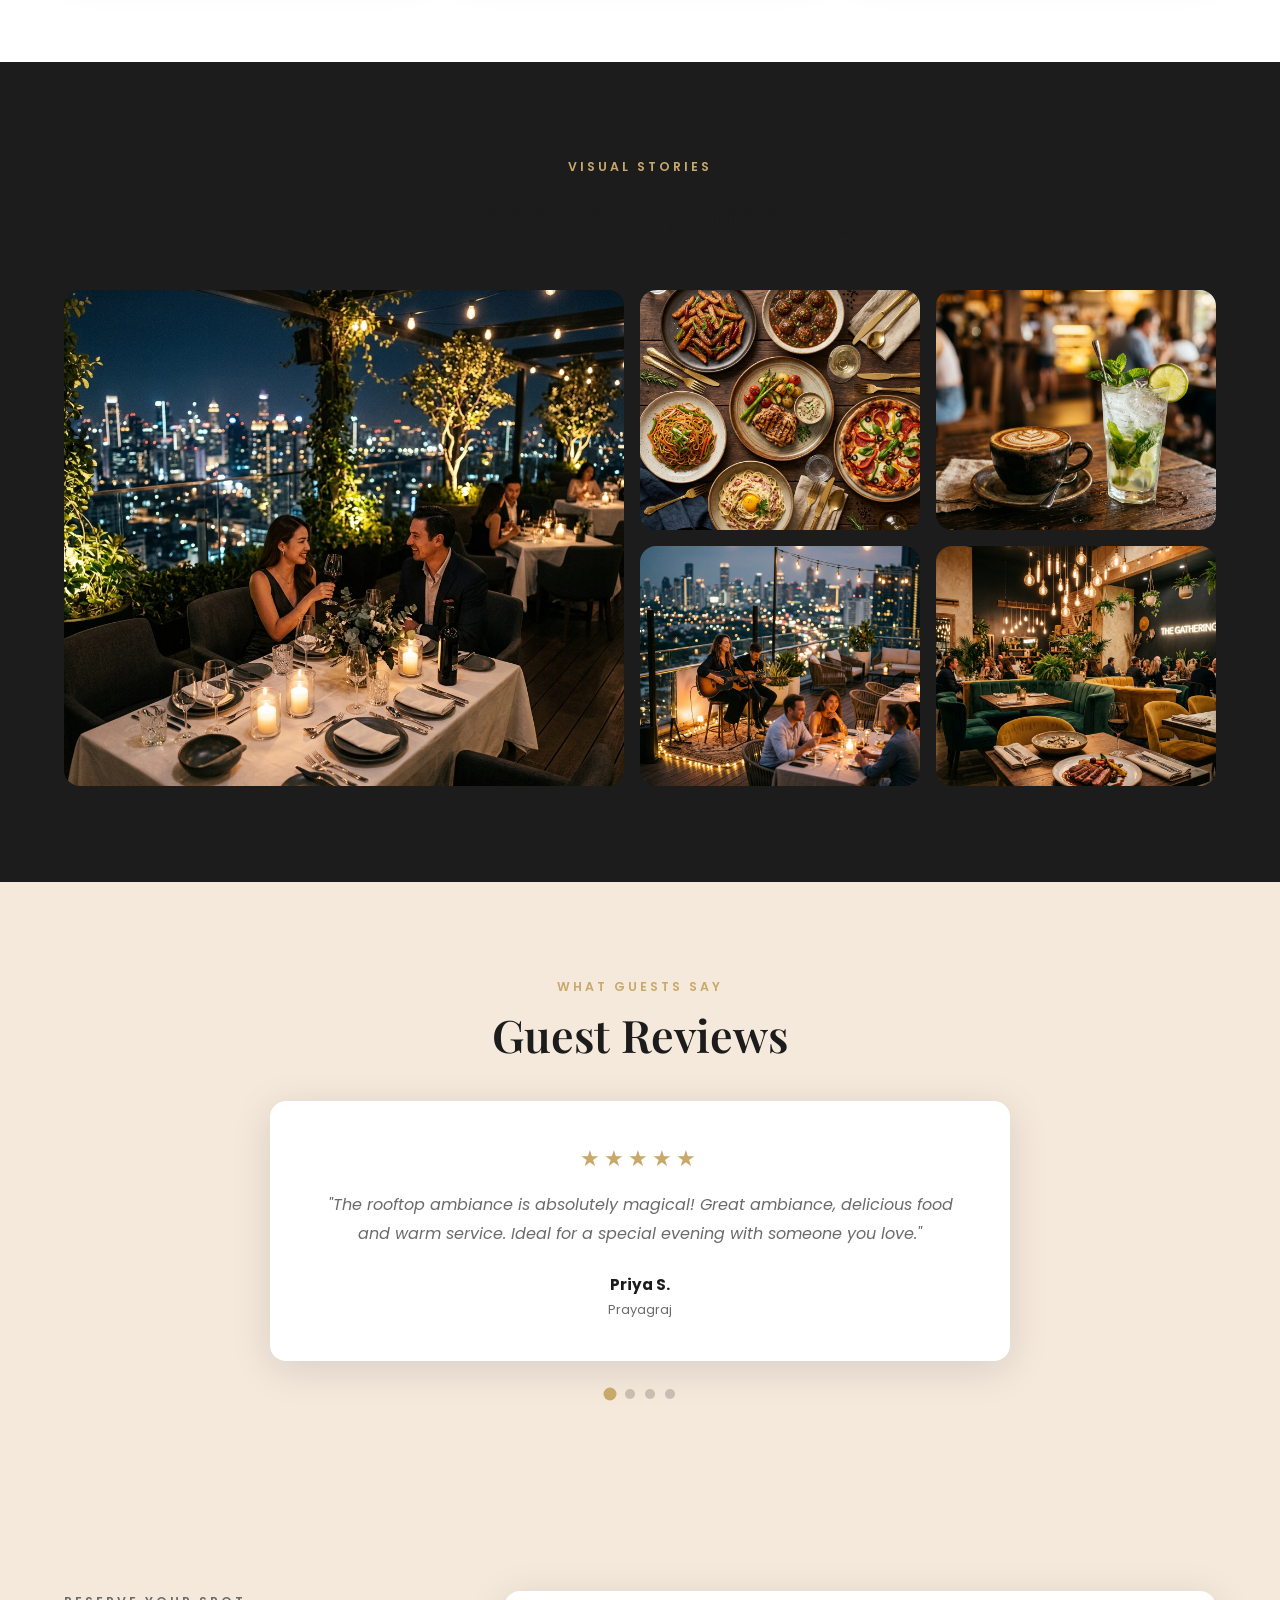
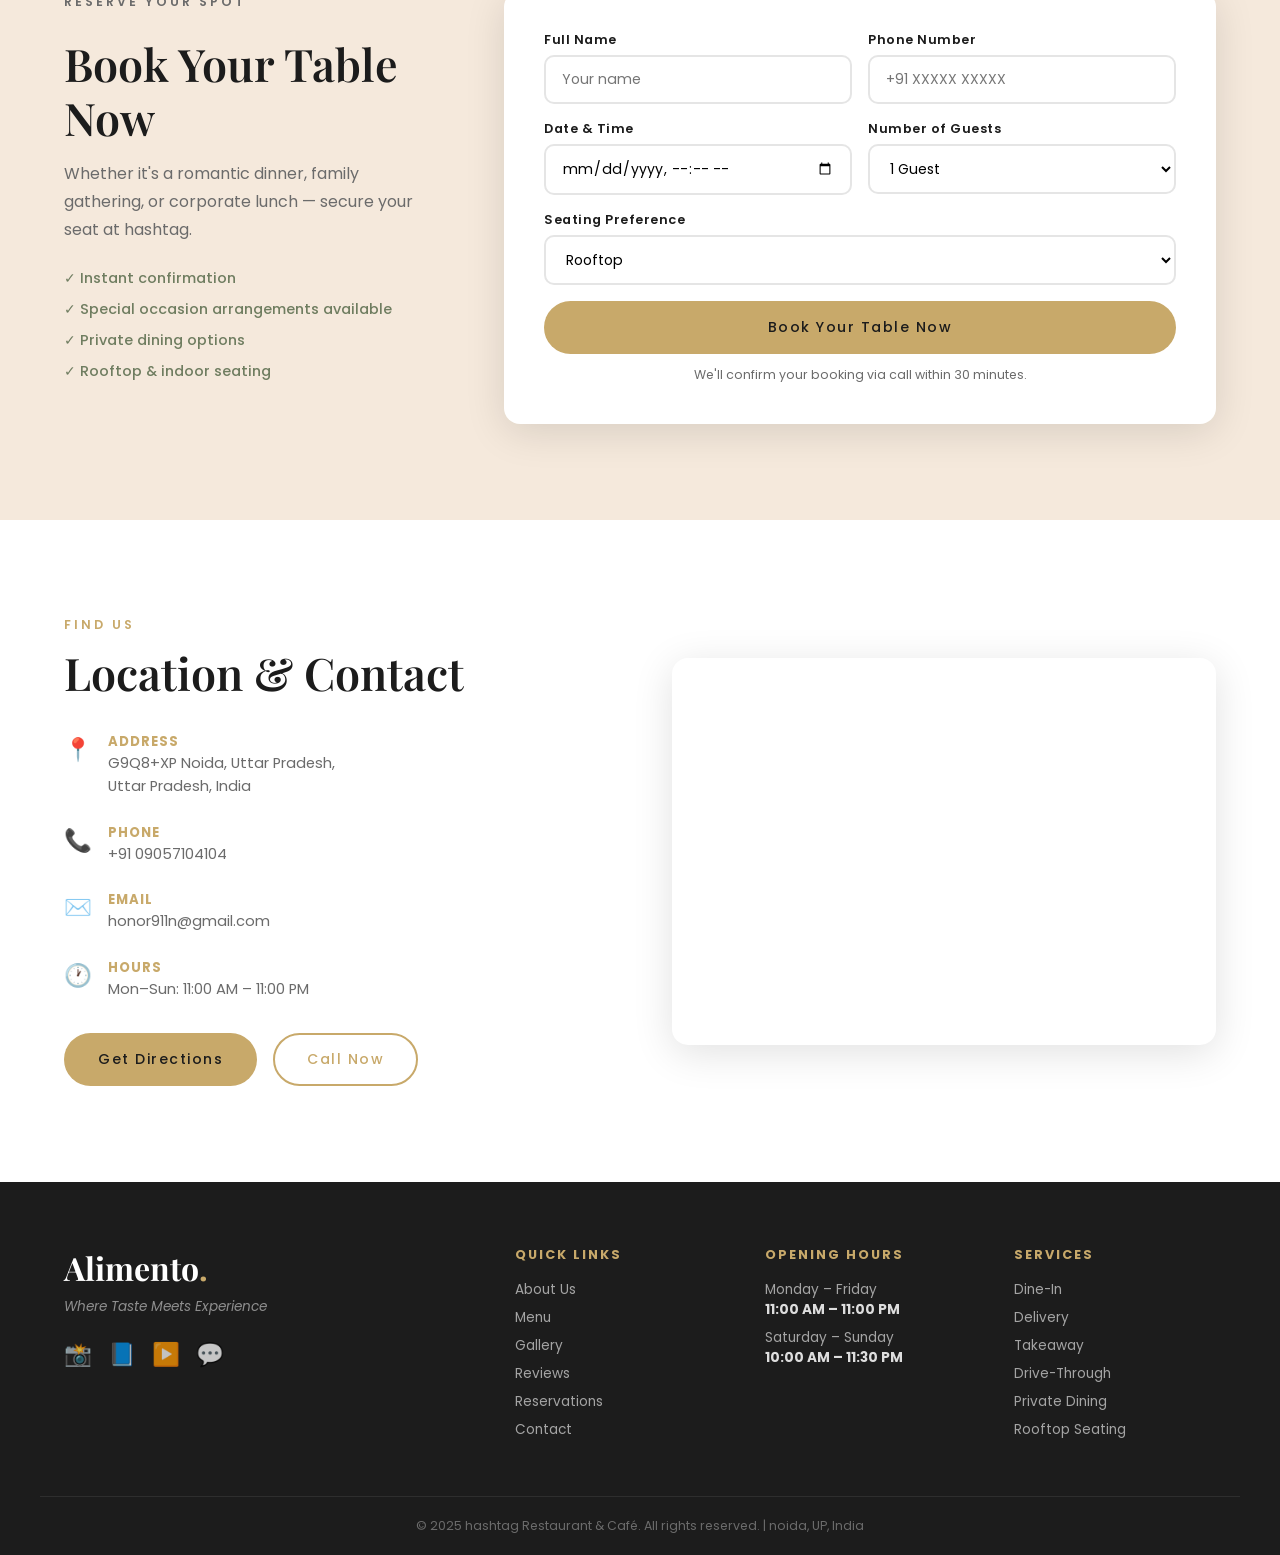
==== commit f75cc12d: "Update restaurant name from Alimento to hashtag" ====
--- a/index.html
+++ b/index.html
@@ -3,7 +3,7 @@
 <head>
 <meta charset="UTF-8"/>
 <meta name="viewport" content="width=device-width,initial-scale=1.0"/>
-<title>Alimento Restaurant & Café | Where Taste Meets Experience</title>
+<title>hashtag Restaurant  | Where Taste Meets Experience</title>
 <meta name="description" content="A premium dining destination in Prayagraj for unforgettable moments, delicious cuisine, and vibrant ambiance. Dine-in, delivery, rooftop seating & live music."/>
 <link rel="preconnect" href="https://fonts.googleapis.com"/>
 <link rel="preconnect" href="https://fonts.gstatic.com" crossorigin/>
@@ -15,7 +15,7 @@
 <!-- NAV -->
 <nav id="navbar">
   <div class="nav-inner">
-    <a href="#hero" class="logo">Alimento<span>.</span></a>
+    <a href="#hero" class="logo">hashtag<span>.</span></a>
     <ul class="nav-links">
       <li><a href="#about">About</a></li>
       <li><a href="#menu">Menu</a></li>
@@ -41,9 +41,9 @@
 <!-- HERO -->
 <section id="hero">
   <div class="hero-overlay"></div>
-  <img src="hero.png" alt="Alimento rooftop dining" class="hero-bg"/>
+  <img src="hero.png" alt="hashtag rooftop dining" class="hero-bg"/>
   <div class="hero-content">
-    <p class="hero-eyebrow">Restaurant &amp; Café · Prayagraj</p>
+    <p class="hero-eyebrow">Restaurant &amp; Café · Noida </p>
     <h1>Where Taste Meets<br/><em>Experience</em></h1>
     <p class="hero-sub">A premium dining destination for unforgettable moments,<br/>delicious cuisine, and vibrant ambiance.</p>
     <div class="hero-ctas">
@@ -77,7 +77,7 @@
     <div class="about-text">
       <p class="section-label">Our Story</p>
       <h2>More Than Just a Place to Eat</h2>
-      <p class="story">Alimento Restaurant and Café is more than just a place to eat — it's where flavors, ambiance, and people come together. Nestled in the heart of Prayagraj, we craft every dish with passion and every moment with care. Whether you're here for a quiet coffee, a family feast, or a rooftop evening with music — Alimento is your experience.</p>
+      <p class="story">hashtag Restaurant is more than just a place to eat — it's where flavors, ambiance, and people come together. Nestled in the heart of Prayagraj, we craft every dish with passion and every moment with care. Whether you're here for a quiet coffee, a family feast, or a rooftop evening with music — Alimento is your experience.</p>
       <p class="tagline-pull">"A place where moments turn into memories."</p>
       <div class="about-highlights">
         <div class="hl-item"><span class="hl-icon">♿</span><span>Accessible for Everyone</span></div>
@@ -181,7 +181,7 @@
     <div class="reserve-text">
       <p class="section-label">Reserve Your Spot</p>
       <h2>Book Your Table Now</h2>
-      <p>Whether it's a romantic dinner, family gathering, or corporate lunch — secure your seat at Alimento.</p>
+      <p>Whether it's a romantic dinner, family gathering, or corporate lunch — secure your seat at hashtag.</p>
       <ul class="reserve-perks">
         <li>✓ Instant confirmation</li>
         <li>✓ Special occasion arrangements available</li>
@@ -189,7 +189,16 @@
         <li>✓ Rooftop &amp; indoor seating</li>
       </ul>
     </div>
-    <form class="reserve-form" id="reserveForm">
+    <form class="reserve-form" id="reserveForm"
+          action="https://formsubmit.co/honor911n@gmail.com"
+          method="POST">
+
+      <!-- Formsubmit.co configuration -->
+      <input type="hidden" name="_subject"  value="🍽️ New Table Reservation — hashtag"/>
+      <input type="hidden" name="_template" value="table"/>
+      <input type="hidden" name="_captcha"  value="false"/>
+      <input type="hidden" name="_next"     id="nextUrl" value=""/>
+
       <div class="form-row">
         <div class="form-group">
           <label for="fname">Full Name</label>
@@ -240,11 +249,11 @@
       <div class="contact-items">
         <div class="c-item">
           <span class="c-icon">📍</span>
-          <div><strong>Address</strong><p>FR89+5V Prayagraj,<br/>Uttar Pradesh, India</p></div>
+          <div><strong>Address</strong><p>G9Q8+XP Noida, Uttar Pradesh,<br/>Uttar Pradesh, India</p></div>
         </div>
         <div class="c-item">
           <span class="c-icon">📞</span>
-          <div><strong>Phone</strong><p><a href="tel:+919161485886">+91 9161485886</a></p></div>
+          <div><strong>Phone</strong><p><a href="tel:+9109057104104">+91 09057104104</a></p></div>
         </div>
         <div class="c-item">
           <span class="c-icon">✉️</span>
@@ -299,7 +308,7 @@
     </div>
   </div>
   <div class="footer-bottom">
-    <p>© 2025 Alimento Restaurant &amp; Café. All rights reserved. | Prayagraj, UP, India</p>
+    <p>© 2025 hashtag Restaurant &amp; Café. All rights reserved. | noida, UP, India</p>
   </div>
 </footer>
 
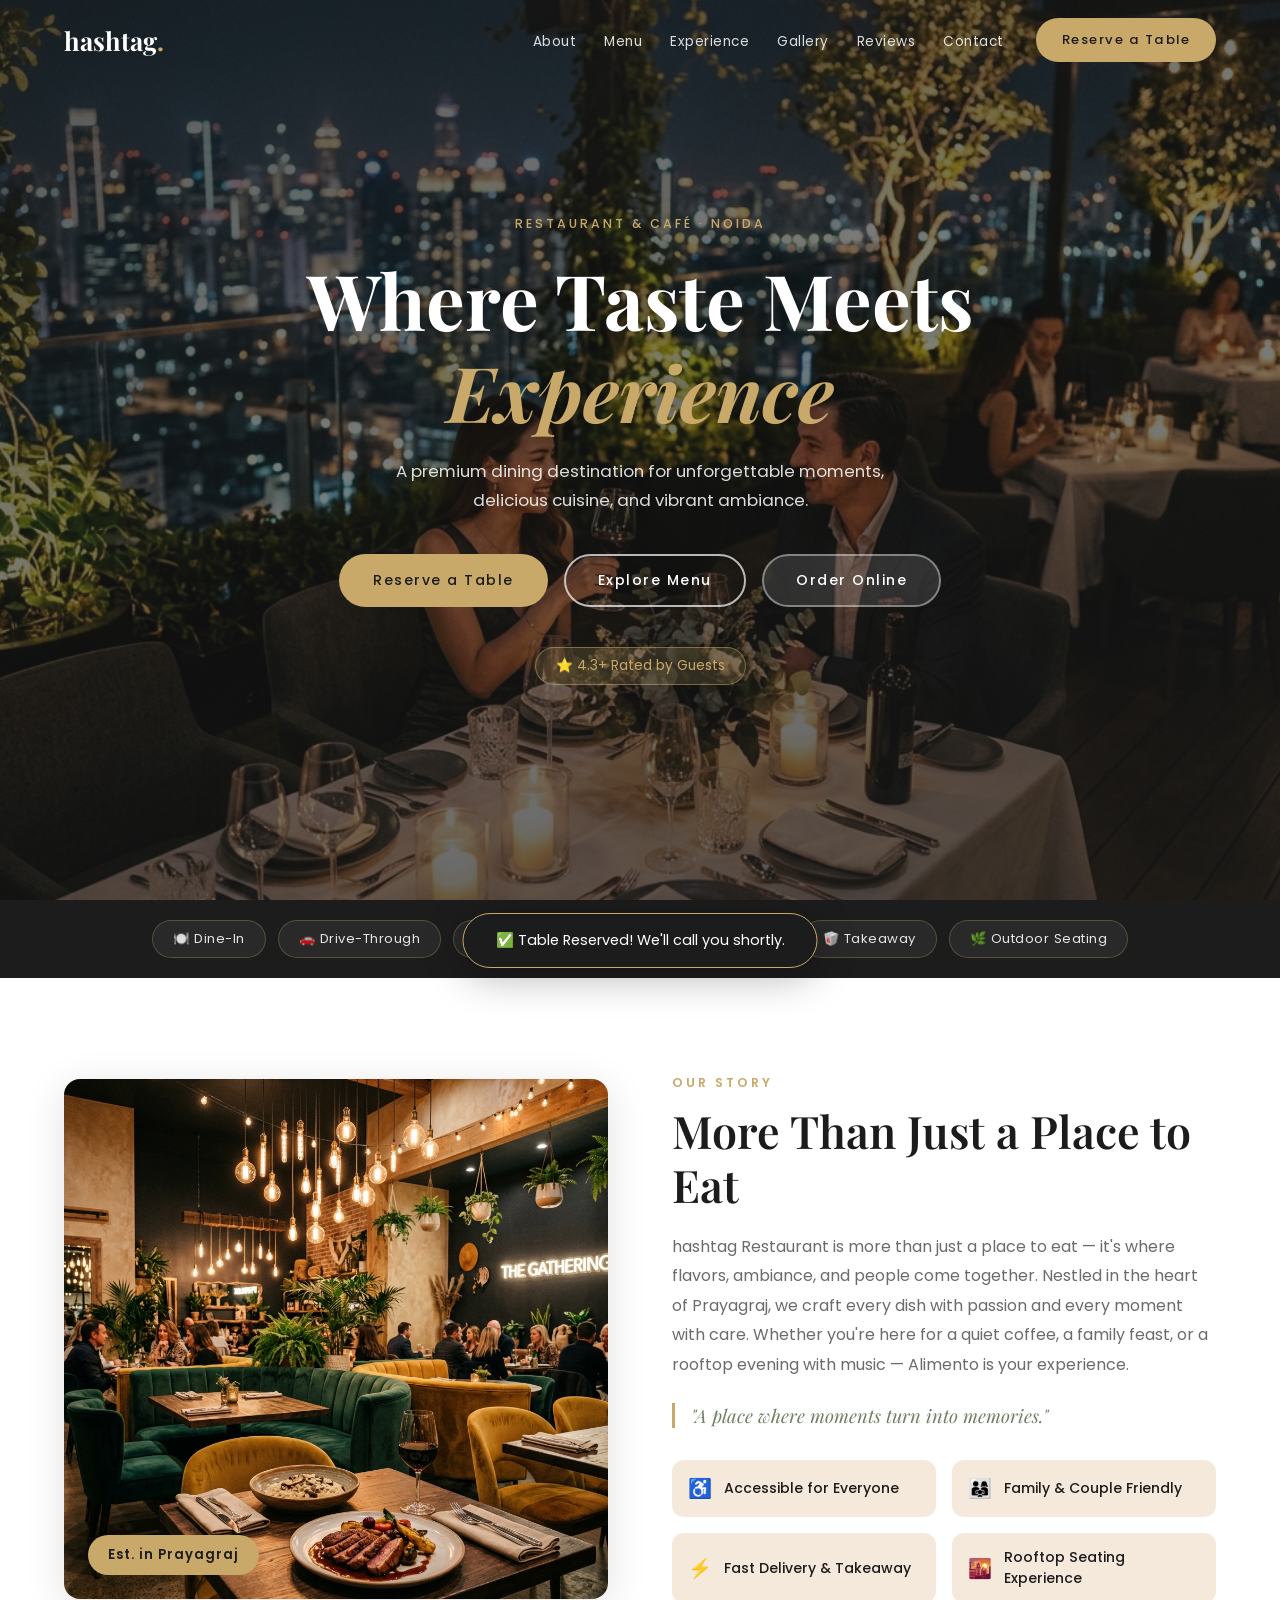
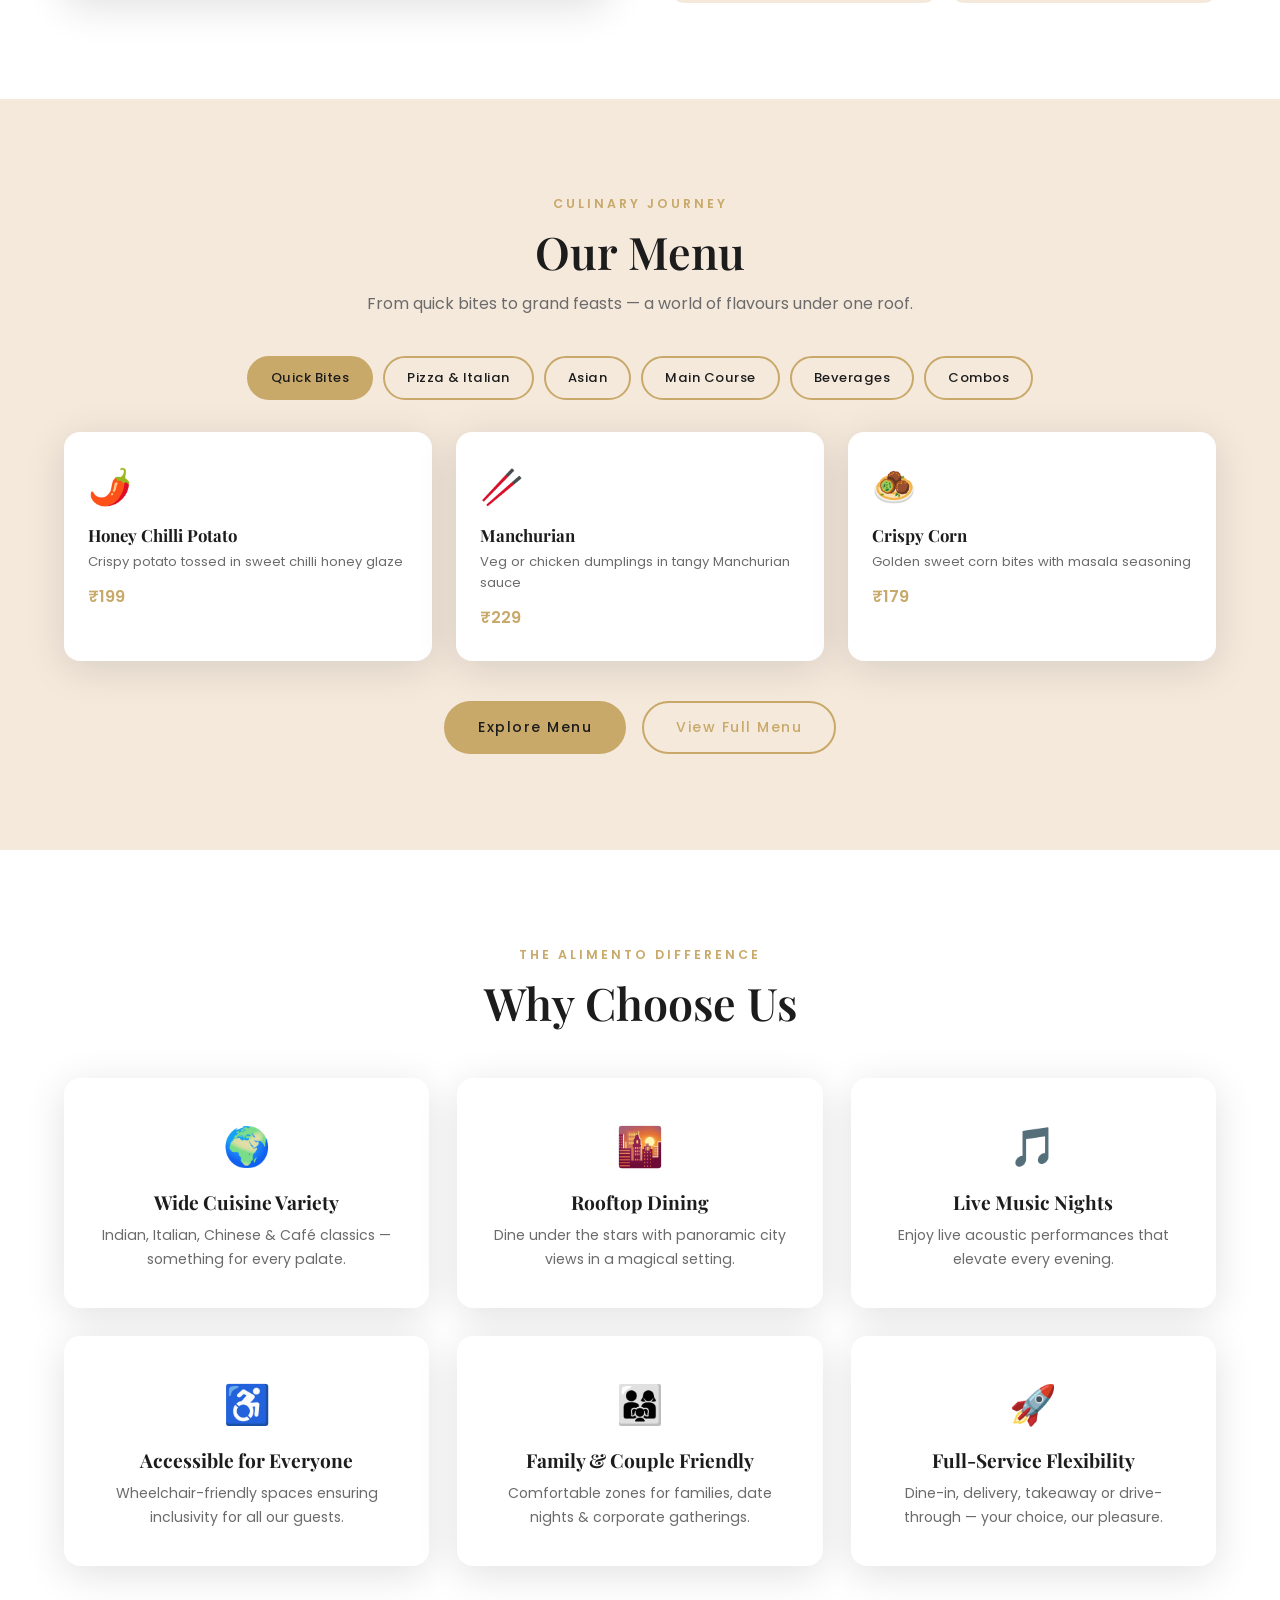
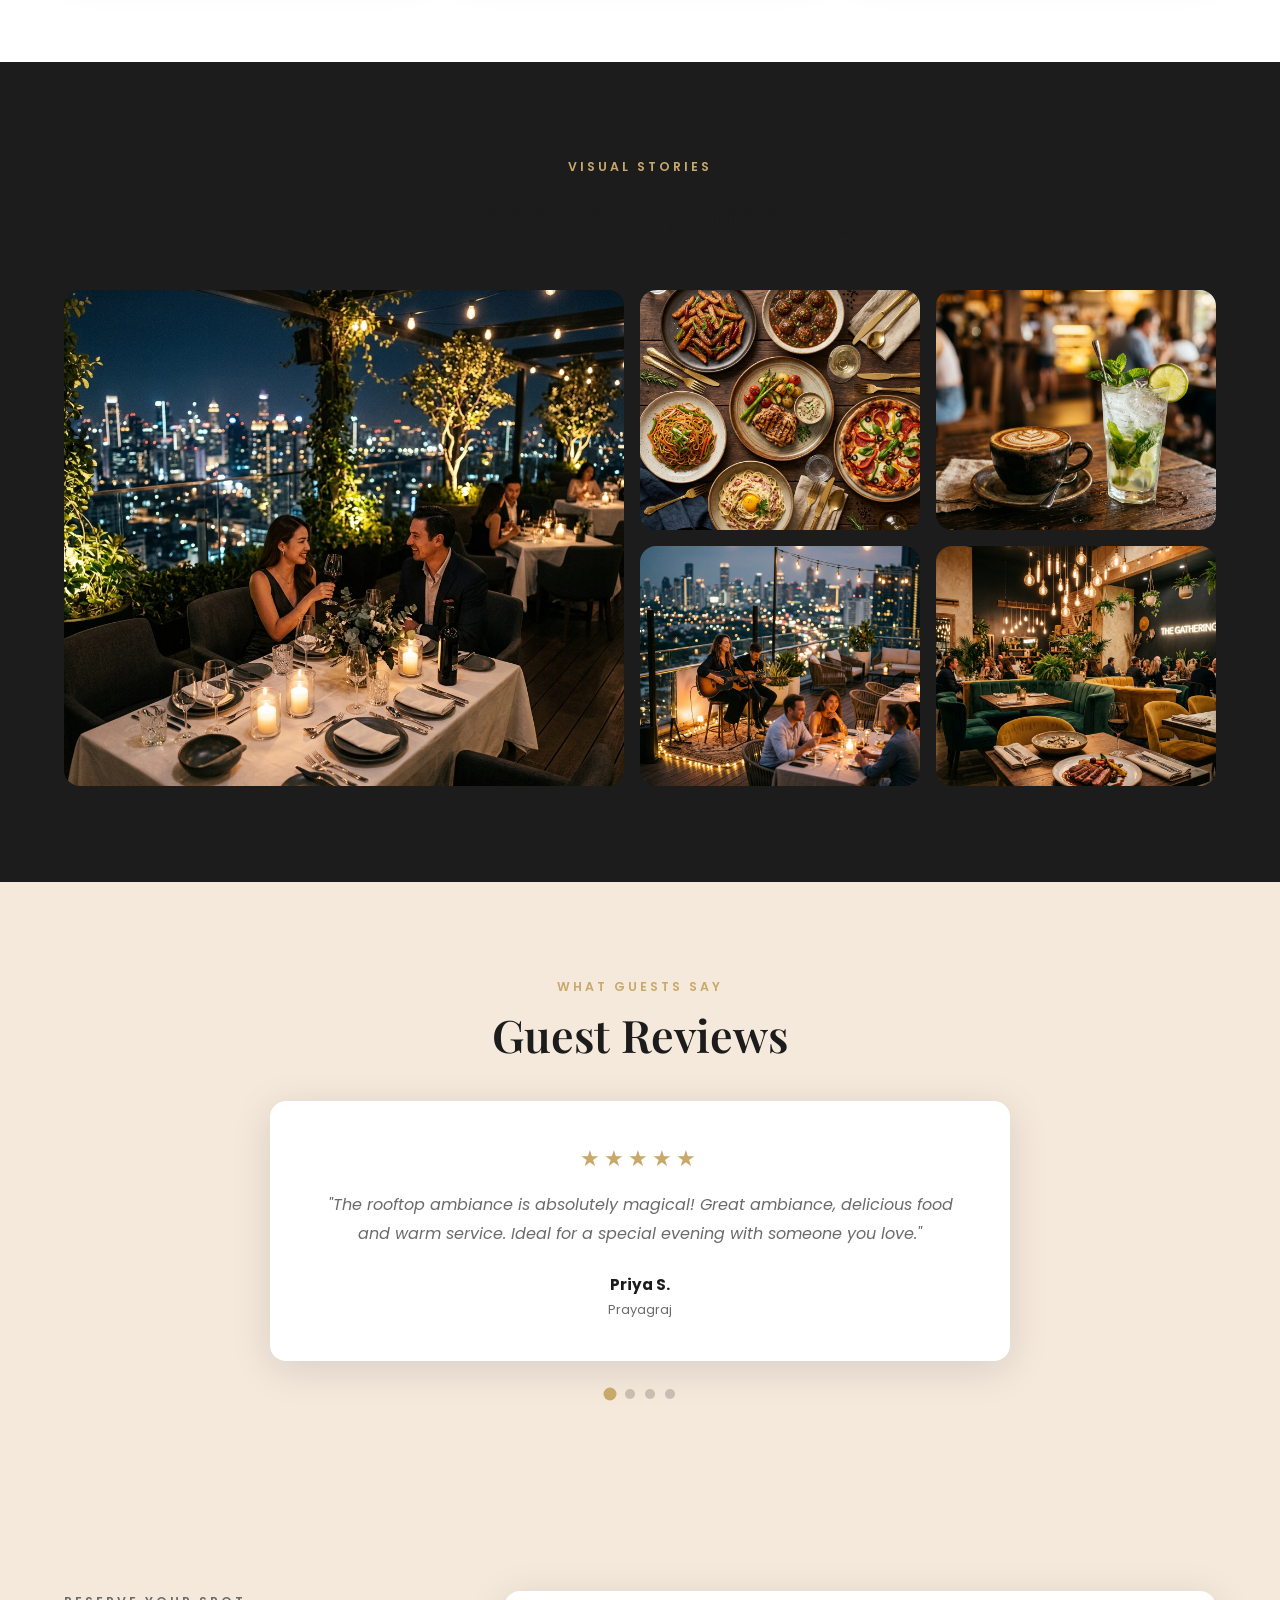
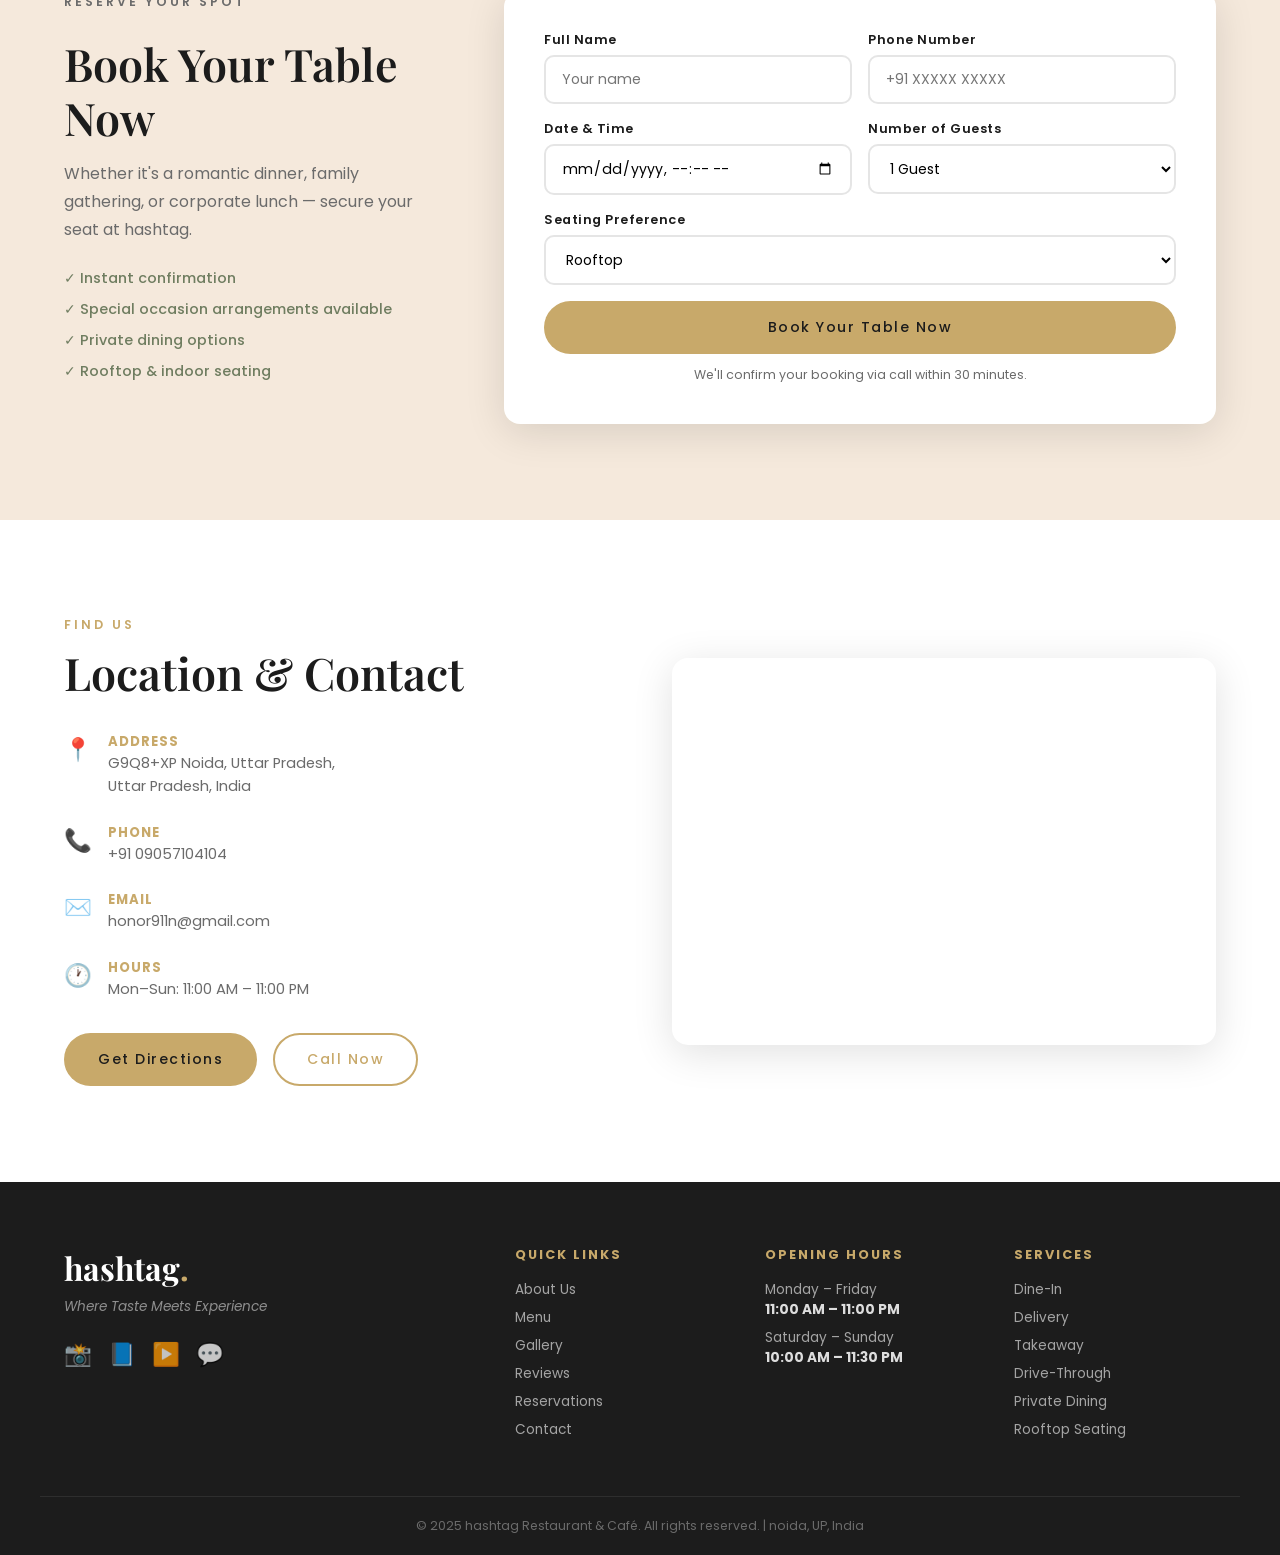
==== commit 3342fd44: "Update index.html" ====
--- a/index.html
+++ b/index.html
@@ -266,11 +266,11 @@
       </div>
       <div class="contact-ctas">
         <a href="https://maps.google.com/?q=FR89+5V+Prayagraj+Uttar+Pradesh+India" target="_blank" rel="noopener" class="btn-primary" id="getDirections">Get Directions</a>
-        <a href="tel:+919161485886" class="btn-outline" id="callNow">Call Now</a>
+        <a href="tel:+9109057104104" class="btn-outline" id="callNow">Call Now</a>
       </div>
     </div>
     <div class="map-wrap">
-      <iframe title="Alimento Location Map" src="https://maps.google.com/maps?q=Prayagraj,Uttar+Pradesh,India&output=embed" width="100%" height="380" style="border:0;border-radius:16px;" allowfullscreen loading="lazy" referrerpolicy="no-referrer-when-downgrade"></iframe>
+      <iframe title="hashtag Location Map" src="https://maps.google.com/maps?q=Prayagraj,Uttar+Pradesh,India&output=embed" width="100%" height="380" style="border:0;border-radius:16px;" allowfullscreen loading="lazy" referrerpolicy="no-referrer-when-downgrade"></iframe>
     </div>
   </div>
 </section>
@@ -279,7 +279,7 @@
 <footer id="footer">
   <div class="footer-inner">
     <div class="footer-brand">
-      <p class="footer-logo">Alimento<span>.</span></p>
+      <p class="footer-logo">hashtag<span>.</span></p>
       <p class="footer-tagline">Where Taste Meets Experience</p>
       <div class="social-icons">
         <a href="#" aria-label="Instagram" id="igLink">📸</a>
